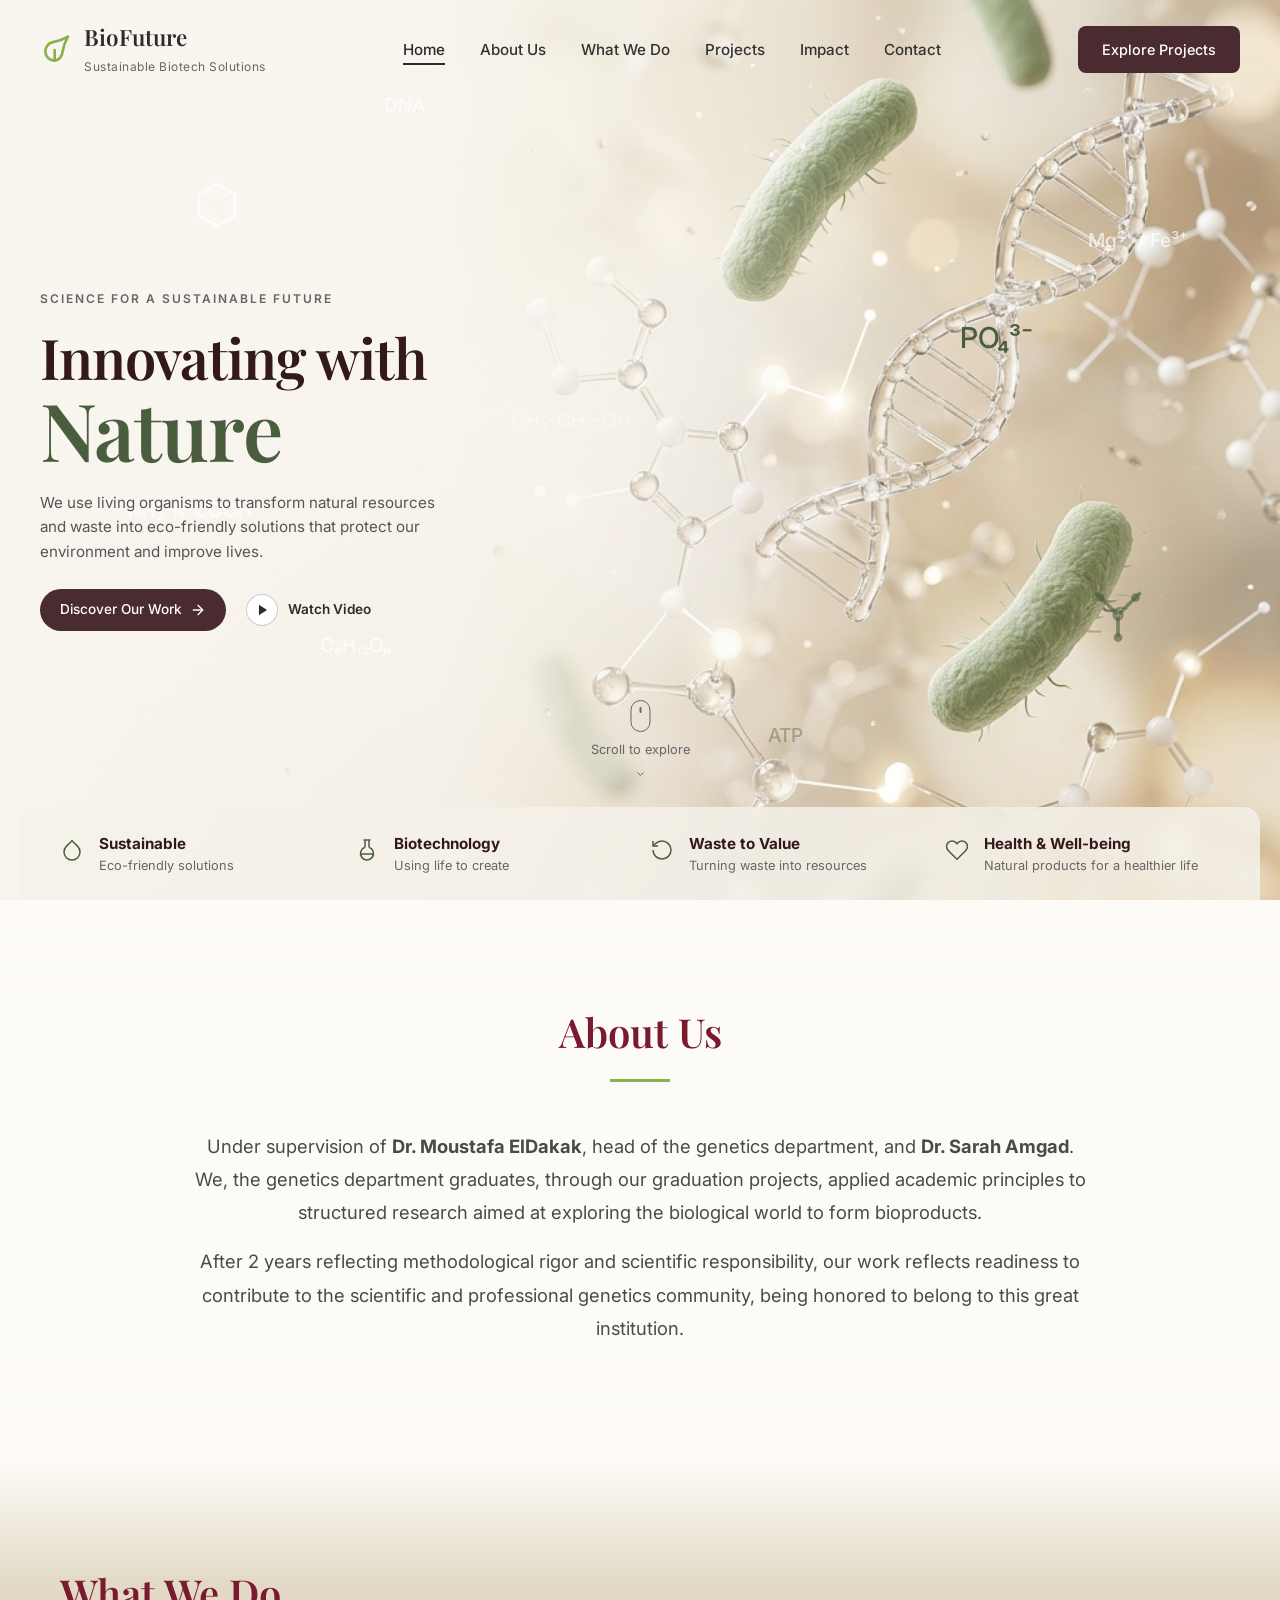
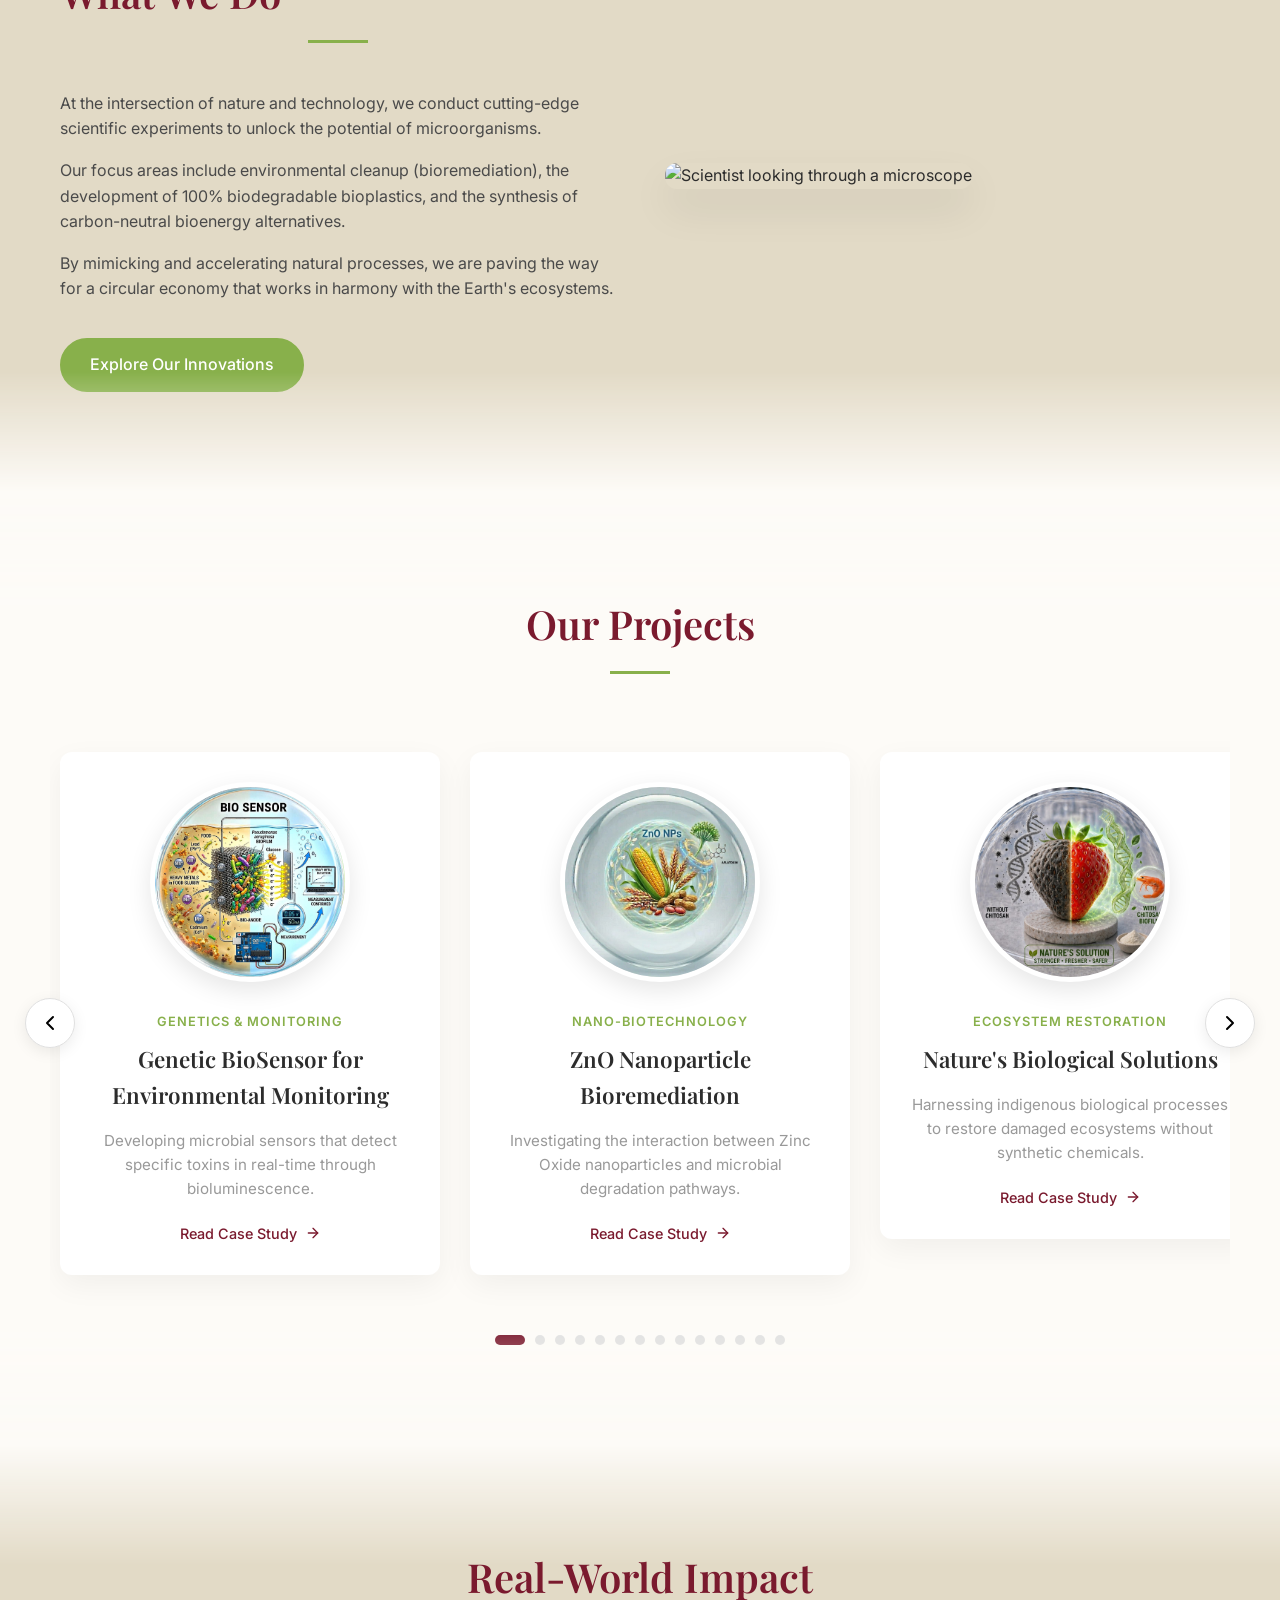
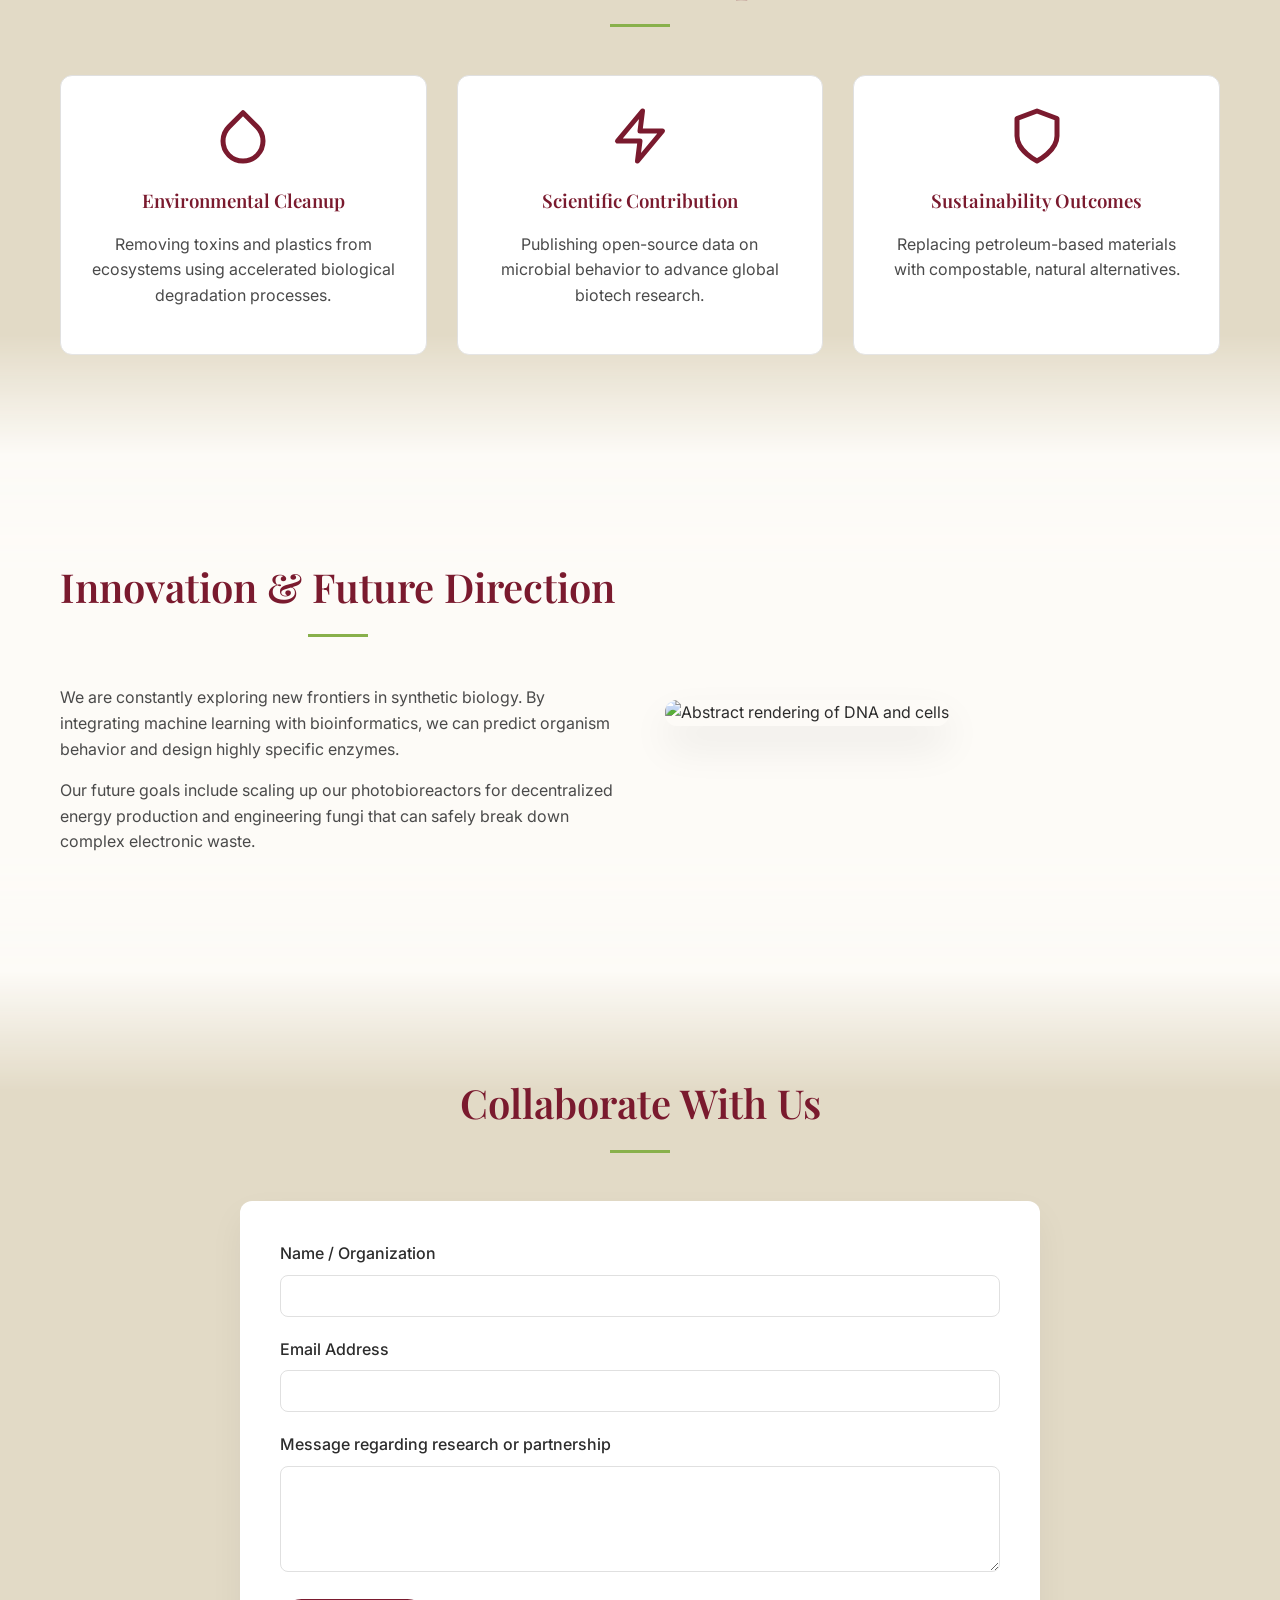
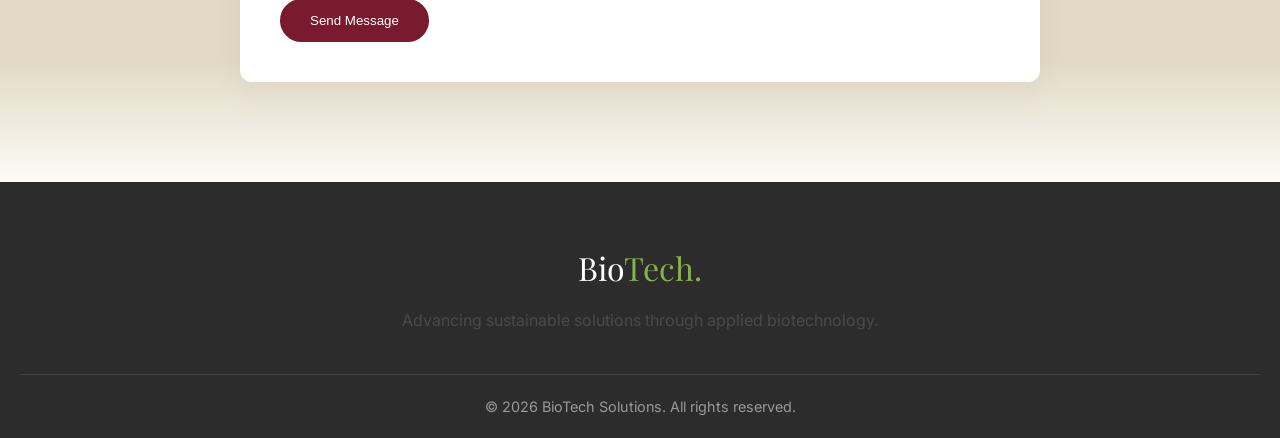
==== index.html @ c6e73db9 "Initial commit" ====
<!DOCTYPE html>
<html lang="en">
<head>
    <meta charset="UTF-8">
    <meta name="viewport" content="width=device-width, initial-scale=1.0">
    <title>BioTech Solutions | Sustainable Future</title>
    <meta name="description" content="A modern platform presenting research, experiments, and real-world bio-based solutions for a sustainable future.">
    <link rel="stylesheet" href="css/style.css">
</head>
<body>

    <!-- Navigation -->
    <nav class="navbar" id="navbar">
        <div class="nav-container">
            <a href="index.html" class="logo">
                <svg width="24" height="24" viewBox="0 0 24 24" fill="none" stroke="var(--accent-eco)" stroke-width="2" stroke-linecap="round" stroke-linejoin="round" class="logo-icon">
                    <path d="M11 20A7 7 0 0 1 9.8 6.1C15.5 5 17 4.4 21 2c-2.4 4-3 5.5-4.1 11.2A7 7 0 0 1 11 20z"></path>
                    <path d="M11 20V12"></path>
                </svg>
                <div class="logo-text">BioFuture<br><span>Sustainable Biotech Solutions</span></div>
            </a>
            <ul class="nav-links" id="navLinks">
                <li><a href="#home" class="active">Home</a></li>
                <li><a href="#about-us">About Us</a></li>
                <li><a href="#about">What We Do</a></li>
                <li><a href="#projects">Projects</a></li>
                <li><a href="#impact">Impact</a></li>
                <li><a href="#contact">Contact</a></li>
            </ul>
            <a href="#projects" class="btn nav-btn">Explore Projects</a>
            <button class="mobile-menu-btn" id="mobileMenuBtn">
                <svg xmlns="http://www.w3.org/2000/svg" width="24" height="24" viewBox="0 0 24 24" fill="none" stroke="currentColor" stroke-width="2" stroke-linecap="round" stroke-linejoin="round"><line x1="3" y1="12" x2="21" y2="12"></line><line x1="3" y1="6" x2="21" y2="6"></line><line x1="3" y1="18" x2="21" y2="18"></line></svg>
            </button>
        </div>
    </nav>

    <!-- Hero Section -->
    <section id="home" class="hero">
        <div class="hero-bg-image"></div>
        
        <!-- Animated Floating Elements -->
        <div class="floating-elements">
            <!-- Benzene Ring / Organic Structure -->
            <div class="molecule m1">
                <svg width="50" height="50" viewBox="0 0 24 24" fill="none" stroke="rgba(255,255,255,0.7)" stroke-width="1.5">
                    <path d="M12 2l8.66 5v10L12 22l-8.66-5V7L12 2z"/>
                    <path d="M12 5l6.06 3.5v7L12 19l-6.06-3.5v-7L12 5z" stroke-dasharray="2 2" opacity="0.5"/>
                </svg>
            </div>
            <!-- Branching Molecule -->
            <div class="molecule m2">
                <svg width="60" height="60" viewBox="0 0 24 24" fill="none" stroke="rgba(74, 93, 63, 0.6)" stroke-width="1.5">
                    <circle cx="12" cy="12" r="1.5" fill="currentColor"/>
                    <path d="M12 12l7-7M12 12l-7-7M12 12v9M19 5l2-2M5 5l-2-2"/>
                    <circle cx="19" cy="5" r="1"/><circle cx="5" cy="5" r="1"/><circle cx="12" cy="21" r="1"/>
                </svg>
            </div>
            <div class="molecule m3">PO₄³⁻</div>
            <div class="molecule m4">C₆H₁₂O₆</div>
            <div class="molecule m5">
                <svg width="40" height="40" viewBox="0 0 24 24" fill="none" stroke="rgba(255,255,255,0.5)" stroke-width="1">
                    <path d="M2 12l3-3 4 4 4-4 4 4 5-5"/>
                    <circle cx="2" cy="12" r="1" fill="currentColor"/><circle cx="21" cy="7" r="1" fill="currentColor"/>
                </svg>
            </div>
            <div class="molecule m6">NH₂-R-COOH</div>
            <div class="molecule m7">ATP</div>
            <div class="molecule m8">DNA</div>
            <div class="molecule m9">CH₃-CH₂-OH</div>
            <div class="molecule m10">Mg²⁺ / Fe³⁺</div>
        </div>

        <div class="hero-container">
            <div class="hero-content fade-in">
                <div class="subtitle">SCIENCE FOR A SUSTAINABLE FUTURE</div>
                <h1><span class="small-title">Innovating with</span><br><span class="highlight">Nature</span></h1>
                <p>We use living organisms to transform natural resources and waste into eco-friendly solutions that protect our environment and improve lives.</p>
                <div class="hero-cta">
                    <a href="#projects" class="btn btn-main">Discover Our Work <svg xmlns="http://www.w3.org/2000/svg" width="16" height="16" viewBox="0 0 24 24" fill="none" stroke="currentColor" stroke-width="2" stroke-linecap="round" stroke-linejoin="round" style="margin-left: 8px;"><line x1="5" y1="12" x2="19" y2="12"></line><polyline points="12 5 19 12 12 19"></polyline></svg></a>
                    <a href="#" class="btn-play">
                        <span class="play-icon"><svg xmlns="http://www.w3.org/2000/svg" width="14" height="14" viewBox="0 0 24 24" fill="currentColor" stroke="none" stroke-width="2" stroke-linecap="round" stroke-linejoin="round" style="margin-left: 2px;"><polygon points="5 3 19 12 5 21 5 3"></polygon></svg></span>
                        Watch Video
                    </a>
                </div>
            </div>
        </div>
        
        <div class="scroll-indicator">
            <div class="mouse"></div>
            <span>Scroll to explore</span>
            <svg width="12" height="12" viewBox="0 0 24 24" fill="none" stroke="currentColor" stroke-width="2"><polyline points="6 9 12 15 18 9"></polyline></svg>
        </div>

        <div class="hero-info-bar">
            <div class="info-item">
                <div class="icon"><svg xmlns="http://www.w3.org/2000/svg" width="24" height="24" viewBox="0 0 24 24" fill="none" stroke="currentColor" stroke-width="1.5"><path d="M12 2.69l5.66 5.66a8 8 0 1 1-11.31 0z"></path></svg></div>
                <div class="text">
                    <strong>Sustainable</strong>
                    <p>Eco-friendly solutions</p>
                </div>
            </div>
            <div class="info-item">
                <div class="icon"><svg xmlns="http://www.w3.org/2000/svg" width="24" height="24" viewBox="0 0 24 24" fill="none" stroke="currentColor" stroke-width="1.5"><path d="M10 2v7.31"></path><path d="M14 9.3V1.99"></path><path d="M8.5 2h7"></path><path d="M14 9.3a6.5 6.5 0 1 1-4 0"></path><path d="M5.52 16h12.96"></path></svg></div>
                <div class="text">
                    <strong>Biotechnology</strong>
                    <p>Using life to create</p>
                </div>
            </div>
            <div class="info-item">
                <div class="icon"><svg xmlns="http://www.w3.org/2000/svg" width="24" height="24" viewBox="0 0 24 24" fill="none" stroke="currentColor" stroke-width="1.5"><path d="M3 12a9 9 0 1 0 9-9 9.75 9.75 0 0 0-6.74 2.74L3 8"></path><path d="M3 3v5h5"></path></svg></div>
                <div class="text">
                    <strong>Waste to Value</strong>
                    <p>Turning waste into resources</p>
                </div>
            </div>
            <div class="info-item">
                <div class="icon"><svg xmlns="http://www.w3.org/2000/svg" width="24" height="24" viewBox="0 0 24 24" fill="none" stroke="currentColor" stroke-width="1.5"><path d="M20.84 4.61a5.5 5.5 0 0 0-7.78 0L12 5.67l-1.06-1.06a5.5 5.5 0 0 0-7.78 7.78l1.06 1.06L12 21.23l7.78-7.78 1.06-1.06a5.5 5.5 0 0 0 0-7.78z"></path></svg></div>
                <div class="text">
                    <strong>Health & Well-being</strong>
                    <p>Natural products for a healthier life</p>
                </div>
            </div>
        </div>
    </section>

    <!-- About Us Section -->
    <section id="about-us">
        <div class="container">
            <div class="fade-in">
                <h2 class="section-title">About Us</h2>
                <div style="max-width: 900px; margin: 0 auto; text-align: center; font-size: 1.15rem; line-height: 1.8; color: var(--text-dark);">
                    <p>Under supervision of <strong>Dr. Moustafa ElDakak</strong>, head of the genetics department, and <strong>Dr. Sarah Amgad</strong>. We, the genetics department graduates, through our graduation projects, applied academic principles to structured research aimed at exploring the biological world to form bioproducts.</p>
                    <p>After 2 years reflecting methodological rigor and scientific responsibility, our work reflects readiness to contribute to the scientific and professional genetics community, being honored to belong to this great institution.</p>
                </div>
            </div>
        </div>
    </section>

    <!-- What We Do Section -->
    <section id="about" class="section-bg-white">
        <div class="container">
            <div class="two-column">
                <div class="content fade-in">
                    <h2 class="section-title" style="text-align: left;">What We Do</h2>
                    <p>At the intersection of nature and technology, we conduct cutting-edge scientific experiments to unlock the potential of microorganisms.</p>
                    <p>Our focus areas include environmental cleanup (bioremediation), the development of 100% biodegradable bioplastics, and the synthesis of carbon-neutral bioenergy alternatives.</p>
                    <p>By mimicking and accelerating natural processes, we are paving the way for a circular economy that works in harmony with the Earth's ecosystems.</p>
                    <a href="#innovation" class="btn btn-eco" style="margin-top: 20px;">Explore Our Innovations</a>
                </div>
                <div class="image-wrapper fade-in">
                    <img src="https://images.unsplash.com/photo-1532094349884-543bc11b234d?auto=format&fit=crop&w=800&q=80" alt="Scientist looking through a microscope">
                </div>
            </div>
        </div>
    </section>

    <!-- Projects Section -->
    <section id="projects">
        <div class="container">
            <h2 class="section-title fade-in">Our Projects</h2>
            
            <div class="projects-slider-wrapper fade-in">
                <button class="slider-control prev-btn" id="prevBtn" aria-label="Previous Project">
                    <svg xmlns="http://www.w3.org/2000/svg" width="24" height="24" viewBox="0 0 24 24" fill="none" stroke="currentColor" stroke-width="2" stroke-linecap="round" stroke-linejoin="round"><polyline points="15 18 9 12 15 6"></polyline></svg>
                </button>
                
                <!-- Projects Container (Populated by JS) -->
                <div class="projects-grid slider-container" id="projectsGrid">
                    <!-- Cards will be injected here -->
                </div>
                
                <button class="slider-control next-btn" id="nextBtn" aria-label="Next Project">
                    <svg xmlns="http://www.w3.org/2000/svg" width="24" height="24" viewBox="0 0 24 24" fill="none" stroke="currentColor" stroke-width="2" stroke-linecap="round" stroke-linejoin="round"><polyline points="9 18 15 12 9 6"></polyline></svg>
                </button>
            </div>
            
            <div class="slider-dots" id="sliderDots"></div>
        </div>
    </section>

    <!-- Impact Section -->
    <section id="impact" class="section-bg-white">
        <div class="container">
            <h2 class="section-title fade-in">Real-World Impact</h2>
            
            <div class="features-grid fade-in">
                <div class="feature-card">
                    <div class="feature-icon">
                        <svg xmlns="http://www.w3.org/2000/svg" width="24" height="24" viewBox="0 0 24 24" fill="none" stroke="currentColor" stroke-width="2" stroke-linecap="round" stroke-linejoin="round"><path d="M12 2.69l5.66 5.66a8 8 0 1 1-11.31 0z"></path></svg>
                    </div>
                    <h3>Environmental Cleanup</h3>
                    <p>Removing toxins and plastics from ecosystems using accelerated biological degradation processes.</p>
                </div>
                
                <div class="feature-card">
                    <div class="feature-icon">
                        <svg xmlns="http://www.w3.org/2000/svg" width="24" height="24" viewBox="0 0 24 24" fill="none" stroke="currentColor" stroke-width="2" stroke-linecap="round" stroke-linejoin="round"><polygon points="13 2 3 14 12 14 11 22 21 10 12 10 13 2"></polygon></svg>
                    </div>
                    <h3>Scientific Contribution</h3>
                    <p>Publishing open-source data on microbial behavior to advance global biotech research.</p>
                </div>

                <div class="feature-card">
                    <div class="feature-icon">
                        <svg xmlns="http://www.w3.org/2000/svg" width="24" height="24" viewBox="0 0 24 24" fill="none" stroke="currentColor" stroke-width="2" stroke-linecap="round" stroke-linejoin="round"><path d="M12 22s8-4 8-10V5l-8-3-8 3v7c0 6 8 10 8 10z"></path></svg>
                    </div>
                    <h3>Sustainability Outcomes</h3>
                    <p>Replacing petroleum-based materials with compostable, natural alternatives.</p>
                </div>
            </div>
        </div>
    </section>

    <!-- Innovation Section -->
    <section id="innovation">
        <div class="container">
            <div class="two-column reverse">
                <div class="content fade-in">
                    <h2 class="section-title" style="text-align: left;">Innovation & Future Direction</h2>
                    <p>We are constantly exploring new frontiers in synthetic biology. By integrating machine learning with bioinformatics, we can predict organism behavior and design highly specific enzymes.</p>
                    <p>Our future goals include scaling up our photobioreactors for decentralized energy production and engineering fungi that can safely break down complex electronic waste.</p>
                </div>
                <div class="image-wrapper fade-in">
                    <img src="https://images.unsplash.com/photo-1574169208507-84376144848b?auto=format&fit=crop&w=800&q=80" alt="Abstract rendering of DNA and cells">
                </div>
            </div>
        </div>
    </section>

    <!-- Contact Section -->
    <section id="contact" class="section-bg-white">
        <div class="container">
            <h2 class="section-title fade-in">Collaborate With Us</h2>
            
            <div class="contact-container fade-in">
                <form id="contactForm">
                    <div class="form-group">
                        <label for="name">Name / Organization</label>
                        <input type="text" id="name" required>
                    </div>
                    <div class="form-group">
                        <label for="email">Email Address</label>
                        <input type="email" id="email" required>
                    </div>
                    <div class="form-group">
                        <label for="message">Message regarding research or partnership</label>
                        <textarea id="message" rows="5" required></textarea>
                    </div>
                    <button type="submit" class="btn">Send Message</button>
                </form>
            </div>
        </div>
    </section>

    <!-- Footer -->
    <footer>
        <div class="footer-content">
            <div class="footer-logo">Bio<span>Tech.</span></div>
            <p>Advancing sustainable solutions through applied biotechnology.</p>
        </div>
        <div class="footer-bottom">
            &copy; 2026 BioTech Solutions. All rights reserved.
        </div>
    </footer>

    <!-- Scripts -->
    <script src="js/projects-data.js"></script>
    <script src="js/main.js"></script>
    <script src="js/project-loader.js"></script>
</body>
</html>
---- css/style.css ----
@import url('https://fonts.googleapis.com/css2?family=Inter:wght@300;400;500;600&family=Playfair+Display:ital,wght@0,600;1,600&display=swap');

:root {
  /* Color Palette */
  --bg-main: #FDFBF7; /* Ultra Light White Beige */
  --accent-main: #7A1A2E; /* Burgundy / Nabiti */
  --accent-eco: #88B04B; /* Light green */
  --text-dark: #2C2C2C;
  --text-light: #F9F6F0;
  --white: #FFFFFF;
  --gray-light: #E0E0E0;
  --gray-medium: #999999;
  
  /* Typography */
  --font-sans: 'Inter', sans-serif;
  --font-serif: 'Playfair Display', serif;
  
  /* Spacing */
  --section-padding: 100px 20px;
  --card-border-radius: 12px;
  
  /* Transitions */
  --transition-fast: 0.3s ease;
  --transition-slow: 0.6s ease;
}

/* Reset & Base Styles */
* {
  margin: 0;
  padding: 0;
  box-sizing: border-box;
}

html {
  scroll-behavior: smooth;
}

body {
  font-family: var(--font-sans);
  background-color: var(--bg-main);
  color: var(--text-dark);
  line-height: 1.6;
  overflow-x: hidden;
}

h1, h2, h3, h4, h5, h6 {
  font-family: var(--font-serif);
  color: var(--accent-main);
  margin-bottom: 1rem;
  font-weight: 600;
}

p {
  margin-bottom: 1rem;
  color: #4a4a4a;
}

a {
  text-decoration: none;
  color: inherit;
  transition: var(--transition-fast);
}

ul {
  list-style: none;
}

.container {
  max-width: 1200px;
  margin: 0 auto;
  padding: 0 20px;
}

/* Typography Classes */
.section-title {
  font-size: 2.5rem;
  text-align: center;
  margin-bottom: 3rem;
  position: relative;
}

.section-title::after {
  content: '';
  display: block;
  width: 60px;
  height: 3px;
  background-color: var(--accent-eco);
  margin: 15px auto 0;
}

/* Buttons */
.btn {
  display: inline-block;
  padding: 12px 28px;
  background-color: var(--accent-main);
  color: var(--white);
  border-radius: 30px;
  font-weight: 500;
  border: 2px solid var(--accent-main);
  cursor: pointer;
  transition: var(--transition-fast);
}

.btn:hover {
  background-color: transparent;
  color: var(--accent-main);
}

.btn-eco {
  background-color: var(--accent-eco);
  border-color: var(--accent-eco);
}

.btn-eco:hover {
  background-color: transparent;
  color: var(--accent-eco);
}

.btn-outline {
  background-color: transparent;
  border-color: var(--accent-main);
  color: var(--accent-main);
}

.btn-outline:hover {
  background-color: var(--accent-main);
  color: var(--white);
}

/* Navigation */
.navbar {
  position: fixed;
  top: 0;
  left: 0;
  width: 100%;
  padding: 25px 0;
  z-index: 1000;
  transition: var(--transition-fast);
  background-color: transparent;
}

.navbar.scrolled {
  background-color: rgba(249, 246, 240, 0.95);
  backdrop-filter: blur(10px);
  box-shadow: 0 4px 20px rgba(0,0,0,0.05);
  padding: 15px 0;
}

.nav-container {
  display: flex;
  justify-content: space-between;
  align-items: center;
  max-width: 1400px;
  margin: 0 auto;
  padding: 0 40px;
}

.logo {
  display: flex;
  align-items: center;
  gap: 12px;
}

.logo-icon {
  width: 32px;
  height: 32px;
}

.logo-text {
  font-family: var(--font-serif);
  font-size: 1.4rem;
  color: var(--text-dark);
  font-weight: 600;
  line-height: 1.1;
}

.logo-text span {
  font-family: var(--font-sans);
  font-size: 0.75rem;
  color: #666;
  font-weight: 400;
  letter-spacing: 0.5px;
}

.nav-links {
  display: flex;
  gap: 35px;
}

.nav-links li a {
  font-size: 0.95rem;
  font-weight: 500;
  color: #333;
  position: relative;
}

.nav-links li a:hover, .nav-links li a.active {
  color: var(--text-dark);
}

.nav-links li a.active::after {
  content: '';
  position: absolute;
  bottom: -6px;
  left: 0;
  width: 100%;
  height: 2px;
  background-color: var(--text-dark);
}

.nav-btn {
  background-color: #4a2b2f; /* Dark burgundy */
  border-radius: 8px;
  padding: 12px 24px;
  font-size: 0.9rem;
  border: none;
  color: white;
}

.nav-btn:hover {
  background-color: #351e21;
  color: white;
}

.mobile-menu-btn {
  display: none;
  background: none;
  border: none;
  font-size: 1.5rem;
  cursor: pointer;
  color: var(--text-dark);
}

/* Hero Section */
.hero {
  position: sticky;
  top: 0;
  min-height: 100vh;
  display: flex;
  align-items: center;
  padding: 100px 40px 80px; /* Reduced padding to fit screen */
  overflow: hidden;
  z-index: 1;
}

section:not(.hero) {
  position: relative;
  z-index: 10;
  background-color: var(--bg-main);
  /* Soft transition/fade between sections - Top and Bottom */
  mask-image: linear-gradient(to bottom, transparent, black 120px, black calc(100% - 120px), transparent);
  -webkit-mask-image: linear-gradient(to bottom, transparent, black 120px, black calc(100% - 120px), transparent);
}

footer {
  position: relative;
  z-index: 10;
}



.hero-bg-image {
  position: absolute;
  top: 0;
  left: 0;
  width: 100%;
  height: 100%;
  background-image: url('../assets/images/hero_bg.png');
  background-size: cover;
  background-position: center right;
  z-index: 1;
  animation: bgPan 30s infinite alternate ease-in-out;
}

@keyframes bgPan {
  0% { transform: scale(1.05) translate(0, 0); }
  100% { transform: scale(1.1) translate(-2%, 1%); }
}

.hero::after {
  content: '';
  position: absolute;
  top: 0;
  left: 0;
  width: 100%;
  height: 100%;
  background: linear-gradient(90deg, rgba(249,246,240,0.95) 0%, rgba(249,246,240,0.8) 35%, rgba(249,246,240,0) 70%);
  z-index: 2;
}

.hero-container {
  position: relative;
  z-index: 10;
  max-width: 1400px;
  margin: 0 auto;
  width: 100%;
}

.hero-content {
  max-width: 550px;
  text-align: left;
}

.subtitle {
  font-size: 0.75rem;
  letter-spacing: 2px;
  text-transform: uppercase;
  font-weight: 600;
  color: #666;
  margin-bottom: 20px;
}

.hero h1 {
  line-height: 1.05;
  margin-bottom: 20px;
  color: #33181c; /* Very dark burgundy */
  font-family: var(--font-serif);
  font-weight: 600;
  letter-spacing: -1px;
}

.hero h1 .small-title {
  font-size: 3.5rem;
}

.hero h1 .highlight {
  font-size: 5rem;
  color: #4a5d3f; /* Deep nature green */
}

.hero p {
  font-size: 0.95rem;
  margin-bottom: 25px;
  color: #555;
  font-weight: 400;
  line-height: 1.6;
  max-width: 420px;
}

.hero-cta {
  display: flex;
  gap: 20px;
  align-items: center;
  justify-content: flex-start;
}

.btn-main {
  background-color: #4a2b2f;
  color: white;
  border-radius: 30px;
  padding: 10px 20px;
  font-size: 0.85rem;
  font-weight: 500;
  display: inline-flex;
  align-items: center;
  border: none;
}

.btn-main:hover {
  background-color: #351e21;
  color: white;
}

.btn-play {
  display: inline-flex;
  align-items: center;
  gap: 10px;
  font-weight: 600;
  font-size: 0.85rem;
  color: var(--text-dark);
}

.play-icon {
  width: 32px;
  height: 32px;
  border-radius: 50%;
  border: 1px solid rgba(0,0,0,0.2);
  background-color: white;
  display: flex;
  align-items: center;
  justify-content: center;
  transition: var(--transition-fast);
}

.btn-play:hover .play-icon {
  background-color: #fff;
  border-color: #fff;
  box-shadow: 0 4px 10px rgba(0,0,0,0.1);
}

.scroll-indicator {
  position: absolute;
  bottom: 120px;
  left: 50%;
  transform: translateX(-50%);
  z-index: 10;
  display: flex;
  flex-direction: column;
  align-items: center;
  gap: 8px;
  font-size: 0.8rem;
  color: #666;
  opacity: 0.8;
}

.scroll-indicator .mouse {
  width: 20px;
  height: 32px;
  border: 1.5px solid #666;
  border-radius: 10px;
  position: relative;
}

.scroll-indicator .mouse::before {
  content: '';
  position: absolute;
  top: 6px;
  left: 50%;
  transform: translateX(-50%);
  width: 2px;
  height: 6px;
  background-color: #666;
  border-radius: 2px;
  animation: scroll 2s infinite;
}

@keyframes scroll {
  0% { transform: translate(-50%, 0); opacity: 1; }
  100% { transform: translate(-50%, 8px); opacity: 0; }
}

.hero-info-bar {
  position: absolute;
  bottom: 0;
  left: 50%;
  transform: translateX(-50%);
  width: calc(100% - 40px);
  max-width: 1400px;
  background: rgba(245, 241, 233, 0.85);
  backdrop-filter: blur(10px);
  border-radius: 16px 16px 0 0;
  padding: 25px 40px;
  display: grid;
  grid-template-columns: repeat(4, 1fr);
  gap: 20px;
  z-index: 5;
  opacity: 0;
  animation: infoBarFade 0.8s 0.3s forwards ease-out;
  transition: opacity 0.4s ease, visibility 0.4s ease;
}

body.scrolled .hero-info-bar,
body.scrolled .scroll-indicator {
  opacity: 0 !important;
  visibility: hidden;
  pointer-events: none;
  display: none !important;
}

@keyframes infoBarFade {
  0% { transform: translate(-50%, 30px); opacity: 0; }
  100% { transform: translate(-50%, 0); opacity: 1; }
}

.info-item {
  display: flex;
  align-items: center;
  gap: 15px;
}

.info-item .icon {
  color: #4a5d3f;
}

.info-item .text strong {
  display: block;
  font-size: 0.95rem;
  color: #33181c;
  margin-bottom: 2px;
}

.info-item .text p {
  margin: 0;
  font-size: 0.8rem;
  color: #666;
  line-height: 1.3;
}

/* Sections Common */
section {
  padding: var(--section-padding);
}

section.section-bg-white {
  background-color: #e2dac6 !important;
}

/* Two Column Layout */
.two-column {
  display: grid;
  grid-template-columns: 1fr 1fr;
  gap: 50px;
  align-items: center;
}

.two-column.reverse img {
  order: -1;
}

.image-wrapper img {
  width: 100%;
  border-radius: var(--card-border-radius);
  box-shadow: 0 20px 40px rgba(0,0,0,0.08);
}

/* Projects Section - Slider */
.projects-slider-wrapper {
  position: relative;
  display: flex;
  align-items: center;
  margin: 0 -10px;
}

.slider-container {
  display: flex !important; /* Force flex for slider */
  grid-template-columns: none !important; /* Override grid */
  overflow-x: auto;
  scroll-behavior: smooth;
  gap: 30px;
  padding: 30px 10px 50px;
  scrollbar-width: none;
  -ms-overflow-style: none;
  width: 100%;
}

.slider-container::-webkit-scrollbar {
  display: none;
}

.slider-container .project-card {
  min-width: 380px;
  max-width: 380px;
  flex: 0 0 auto;
}

.slider-control {
  background: var(--white);
  border: 1px solid var(--gray-light);
  width: 50px;
  height: 50px;
  border-radius: 50%;
  display: flex;
  align-items: center;
  justify-content: center;
  cursor: pointer;
  transition: var(--transition-fast);
  z-index: 10;
  box-shadow: 0 4px 15px rgba(0,0,0,0.08);
  position: absolute;
  top: 50%;
  transform: translateY(-50%);
}

.prev-btn { left: -25px; }
.next-btn { right: -25px; }

.slider-control:hover {
  background: var(--accent-main);
  color: var(--white);
  border-color: var(--accent-main);
  transform: translateY(-50%) scale(1.1);
}

.slider-dots {
  display: flex;
  justify-content: center;
  gap: 10px;
  margin-top: 10px;
}

.dot {
  width: 10px;
  height: 10px;
  border-radius: 50%;
  background: var(--gray-light);
  cursor: pointer;
  transition: all var(--transition-fast);
}

.dot.active {
  background: var(--accent-main);
  width: 30px;
  border-radius: 5px;
}

.project-card {
  background-color: var(--white);
  border-radius: var(--card-border-radius);
  overflow: hidden;
  box-shadow: 0 10px 30px rgba(0,0,0,0.05);
  transition: transform var(--transition-fast), box-shadow var(--transition-fast);
  cursor: pointer;
  display: flex;
  flex-direction: column;
  height: 100%;
}

.project-card:hover {
  transform: translateY(-10px);
  box-shadow: 0 20px 40px rgba(0,0,0,0.1);
}

.project-image {
  height: 200px;
  width: 200px;
  margin: 30px auto 10px;
  border-radius: 50%;
  background-color: var(--gray-light);
  overflow: hidden;
  border: 5px solid var(--white);
  box-shadow: 0 8px 25px rgba(0,0,0,0.1);
}

.project-image img {
  width: 100%;
  height: 100%;
  object-fit: cover;
  transition: transform var(--transition-slow);
}

.project-card:hover .project-image img {
  transform: scale(1.1);
}

.project-content {
  padding: 20px 25px 30px;
  display: flex;
  flex-direction: column;
  align-items: center;
  text-align: center;
  flex-grow: 1;
}

.project-category {
  font-size: 0.8rem;
  text-transform: uppercase;
  letter-spacing: 1px;
  color: var(--accent-eco);
  margin-bottom: 10px;
  font-weight: 600;
}

.project-title {
  font-size: 1.4rem;
  margin-bottom: 15px;
  color: var(--text-dark);
}

.project-desc {
  font-size: 0.95rem;
  color: var(--gray-medium);
  margin-bottom: 20px;
  flex-grow: 1;
}

.project-link {
  display: inline-flex;
  align-items: center;
  gap: 8px;
  color: var(--accent-main);
  font-weight: 500;
  font-size: 0.9rem;
}

.project-link svg {
  width: 16px;
  height: 16px;
  transition: transform var(--transition-fast);
}

.project-card:hover .project-link svg {
  transform: translateX(5px);
}

/* Impact & Innovation (Cards) */
.features-grid {
  display: grid;
  grid-template-columns: repeat(auto-fit, minmax(250px, 1fr));
  gap: 30px;
}

.feature-card {
  padding: 30px;
  background-color: var(--white);
  border-radius: var(--card-border-radius);
  text-align: center;
  border: 1px solid var(--gray-light);
  transition: var(--transition-fast);
}

.feature-card:hover {
  border-color: var(--accent-eco);
  box-shadow: 0 10px 20px rgba(136, 176, 75, 0.1);
}

.feature-icon {
  width: 60px;
  height: 60px;
  margin: 0 auto 20px;
  color: var(--accent-main);
  display: flex;
  align-items: center;
  justify-content: center;
}

.feature-icon svg {
  width: 100%;
  height: 100%;
}

/* Contact */
.contact-container {
  max-width: 800px;
  margin: 0 auto;
  background: var(--white);
  padding: 40px;
  border-radius: var(--card-border-radius);
  box-shadow: 0 15px 35px rgba(0,0,0,0.05);
}

.form-group {
  margin-bottom: 20px;
}

.form-group label {
  display: block;
  margin-bottom: 8px;
  font-weight: 500;
}

.form-group input,
.form-group textarea {
  width: 100%;
  padding: 12px 15px;
  border: 1px solid var(--gray-light);
  border-radius: 8px;
  font-family: var(--font-sans);
  transition: border-color var(--transition-fast);
}

.form-group input:focus,
.form-group textarea:focus {
  outline: none;
  border-color: var(--accent-main);
}

/* Footer */
footer {
  background-color: var(--text-dark);
  color: var(--white);
  padding: 60px 20px 20px;
  text-align: center;
}

.footer-content {
  max-width: 1200px;
  margin: 0 auto;
  margin-bottom: 40px;
}

.footer-logo {
  font-family: var(--font-serif);
  font-size: 2rem;
  color: var(--white);
  margin-bottom: 15px;
}

.footer-logo span {
  color: var(--accent-eco);
}

.footer-bottom {
  border-top: 1px solid rgba(255,255,255,0.1);
  padding-top: 20px;
  font-size: 0.9rem;
  color: var(--gray-medium);
}

/* Project Details Page */
.project-header {
  padding: 150px 20px 80px;
  background-color: var(--bg-main);
  text-align: center;
}

.project-header .category {
  color: var(--accent-eco);
  font-weight: 600;
  letter-spacing: 2px;
  text-transform: uppercase;
  margin-bottom: 10px;
  display: inline-block;
}

.project-header h1 {
  font-size: 3.5rem;
  max-width: 900px;
  margin: 0 auto 20px;
}

.project-body {
  max-width: 800px;
  margin: 0 auto;
  padding: 60px 20px;
}

.content-block {
  margin-bottom: 50px;
}

.content-block h2 {
  font-size: 2rem;
  border-bottom: 1px solid var(--gray-light);
  padding-bottom: 15px;
  margin-bottom: 20px;
}

.content-block p {
  font-size: 1.1rem;
}

.project-gallery {
  display: grid;
  grid-template-columns: 1fr 1fr;
  gap: 20px;
  margin-top: 40px;
}

.project-gallery img {
  width: 100%;
  border-radius: var(--card-border-radius);
  height: 300px;
  object-fit: cover;
}

.pdf-download {
  display: flex;
  align-items: center;
  gap: 15px;
  padding: 20px;
  background-color: var(--white);
  border: 1px solid var(--gray-light);
  border-radius: var(--card-border-radius);
  margin-top: 40px;
}

/* Utilities */
.fade-in {
  opacity: 0;
  transform: translateY(30px);
  transition: opacity 0.8s ease, transform 0.8s ease;
}

.fade-in.visible {
  opacity: 1;
  transform: translateY(0);
}

/* Responsive */
@media (max-width: 1200px) {
  .hero-info-bar {
    grid-template-columns: repeat(4, 1fr);
    width: 100%;
    background: transparent;
    backdrop-filter: none;
    border: none;
    padding: 10px 5px;
    gap: 10px;
    bottom: 20px;
    justify-items: center;
  }
  
  .info-item {
    flex-direction: column;
    background: rgba(245, 241, 233, 0.98);
    width: 100px;
    height: 100px;
    border-radius: 50%;
    justify-content: center;
    align-items: center;
    padding: 2px;
    text-align: center;
    margin: 0;
    box-shadow: 0 5px 15px rgba(0,0,0,0.1);
    gap: 0; /* Remove gap */
  }

  .info-item .icon { 
    margin-bottom: -2px; /* Tighten space */
    transform: scale(0.8); 
    height: auto;
    display: flex;
    align-items: center;
  }

  .info-item .text { 
    width: 100%; 
    padding: 0 5px; 
    margin-top: 0;
  }

  .info-item .text strong { 
    font-size: 0.65rem; 
    line-height: 1.1; 
    display: block;
    word-wrap: break-word;
    overflow-wrap: break-word;
    white-space: normal;
    color: var(--text-dark);
    max-width: 85px;
    margin: 0 auto;
  }
  .info-item .text p { display: none; }

  .hero {
    padding-bottom: 140px; 
  }
}

@media (max-width: 992px) {
  .hero h1 { font-size: 3.5rem; }
  .two-column { grid-template-columns: 1fr; }
  .two-column.reverse img { order: 0; }
  .nav-btn { display: none; } /* Hide extra nav button on tablet */
}

@media (max-width: 768px) {
  .nav-links {
    position: fixed;
    top: 0;
    right: -100%;
    width: 250px;
    height: 100vh;
    background-color: var(--white);
    flex-direction: column;
    padding: 80px 30px;
    box-shadow: -5px 0 15px rgba(0,0,0,0.05);
    transition: right var(--transition-fast);
  }
  
  .nav-links.active {
    right: 0;
  }
  
  .mobile-menu-btn {
    display: block;
    z-index: 1001;
  }
  
  .hero {
    position: -webkit-sticky;
    position: sticky; /* Re-enable sticky for reveal effect */
    top: 0;
    z-index: 1;
    padding-bottom: 120px;
    padding-top: 80px;
    min-height: 100vh;
    background-color: var(--white); /* Ensure background is solid */
  }

  section:not(.hero) {
    position: relative;
    z-index: 10;
  }
  
  .hero h1 { font-size: 2.5rem; }
  .hero p { font-size: 1rem; margin-bottom: 25px; }
  .hero-cta { flex-direction: column; align-items: flex-start; gap: 15px; }
  
  .hero-info-bar {
    grid-template-columns: repeat(2, 1fr);
    width: 100%;
    padding: 5px;
    gap: 15px;
    bottom: 20px;
    justify-items: center;
  }
  
  .info-item {
    width: 80px;
    height: 80px;
    padding: 2px;
  }

  .info-item .icon { transform: scale(0.8); margin-bottom: 0; }
  .info-item .text strong { font-size: 0.6rem; }
  
  .scroll-indicator {
    display: none; /* Hide scroll indicator on mobile to save space */
  }

  .project-header h1 { font-size: 2.5rem; }
  .project-gallery { grid-template-columns: 1fr; }
}

/* Floating Elements Animation */
.floating-elements {
  position: absolute;
  top: 0;
  left: 0;
  width: 100%;
  height: 100%;
  pointer-events: none;
  z-index: 5;
  overflow: hidden;
}

.molecule {
  position: absolute;
  font-family: var(--font-sans);
  color: rgba(255, 255, 255, 0.7);
  font-size: 1.2rem;
  font-weight: 500;
  animation: floatRandom 15s infinite ease-in-out alternate;
}

.m1 { top: 20%; left: 15%; animation-duration: 25s; }
.m2 { top: 65%; left: 85%; animation-duration: 30s; animation-delay: -5s; }
.m3 { top: 35%; left: 75%; animation-duration: 22s; font-size: 1.8rem; color: #4a5d3f; }
.m4 { top: 70%; left: 25%; animation-duration: 28s; animation-delay: -10s; }
.m5 { top: 15%; left: 60%; animation-duration: 18s; animation-delay: -2s; }
.m6 { top: 55%; left: 10%; animation-duration: 35s; animation-delay: -15s; }
.m7 { top: 80%; left: 60%; animation-duration: 26s; animation-delay: -8s; color: rgba(74, 93, 63, 0.4); }
.m8 { top: 10%; left: 30%; animation-duration: 20s; animation-delay: -3s; }
.m9 { top: 45%; left: 40%; animation-duration: 32s; animation-delay: -12s; opacity: 0.5; }
.m10 { top: 25%; left: 85%; animation-duration: 24s; animation-delay: -6s; }

@keyframes floatRandom {
  0% { transform: translate(0, 0) rotate(0deg) scale(1); }
  33% { transform: translate(20px, -30px) rotate(15deg) scale(1.1); }
  66% { transform: translate(-15px, 20px) rotate(-10deg) scale(0.9); }
  100% { transform: translate(10px, 35px) rotate(5deg) scale(1); }
}
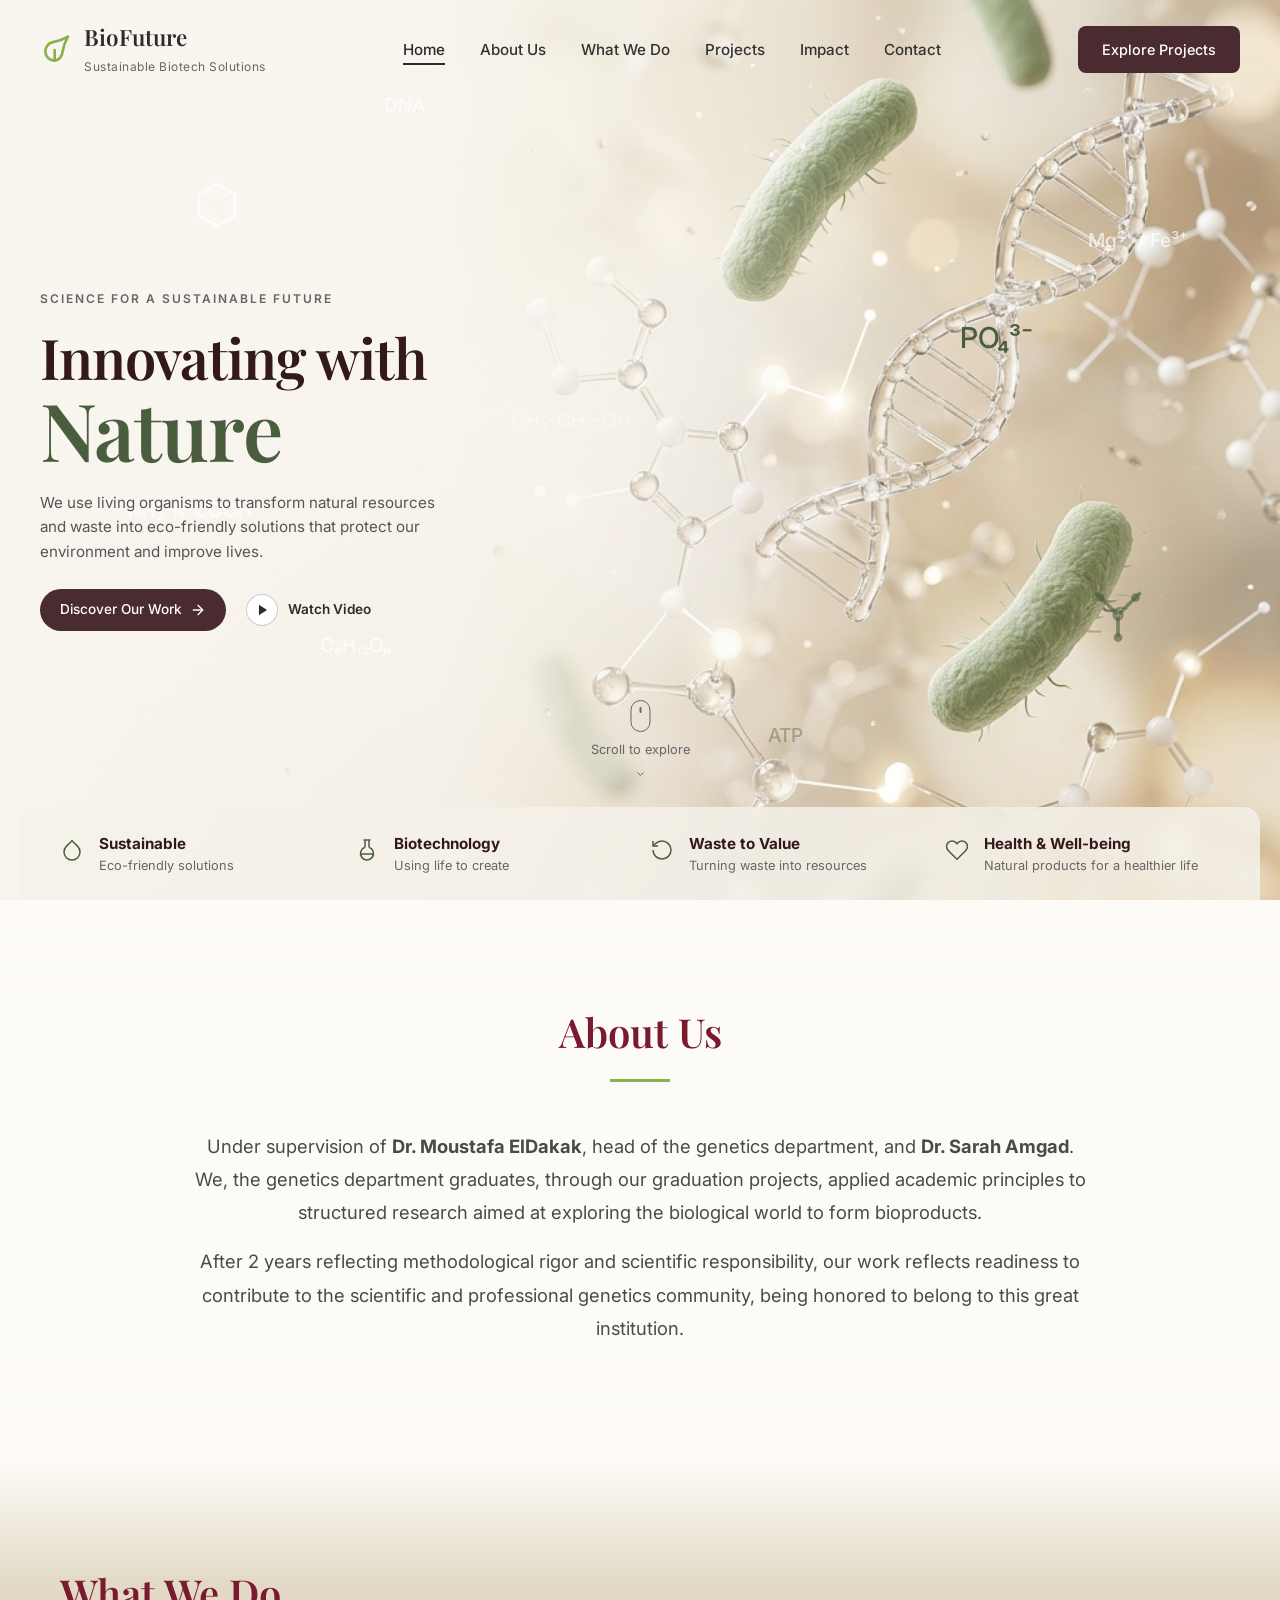
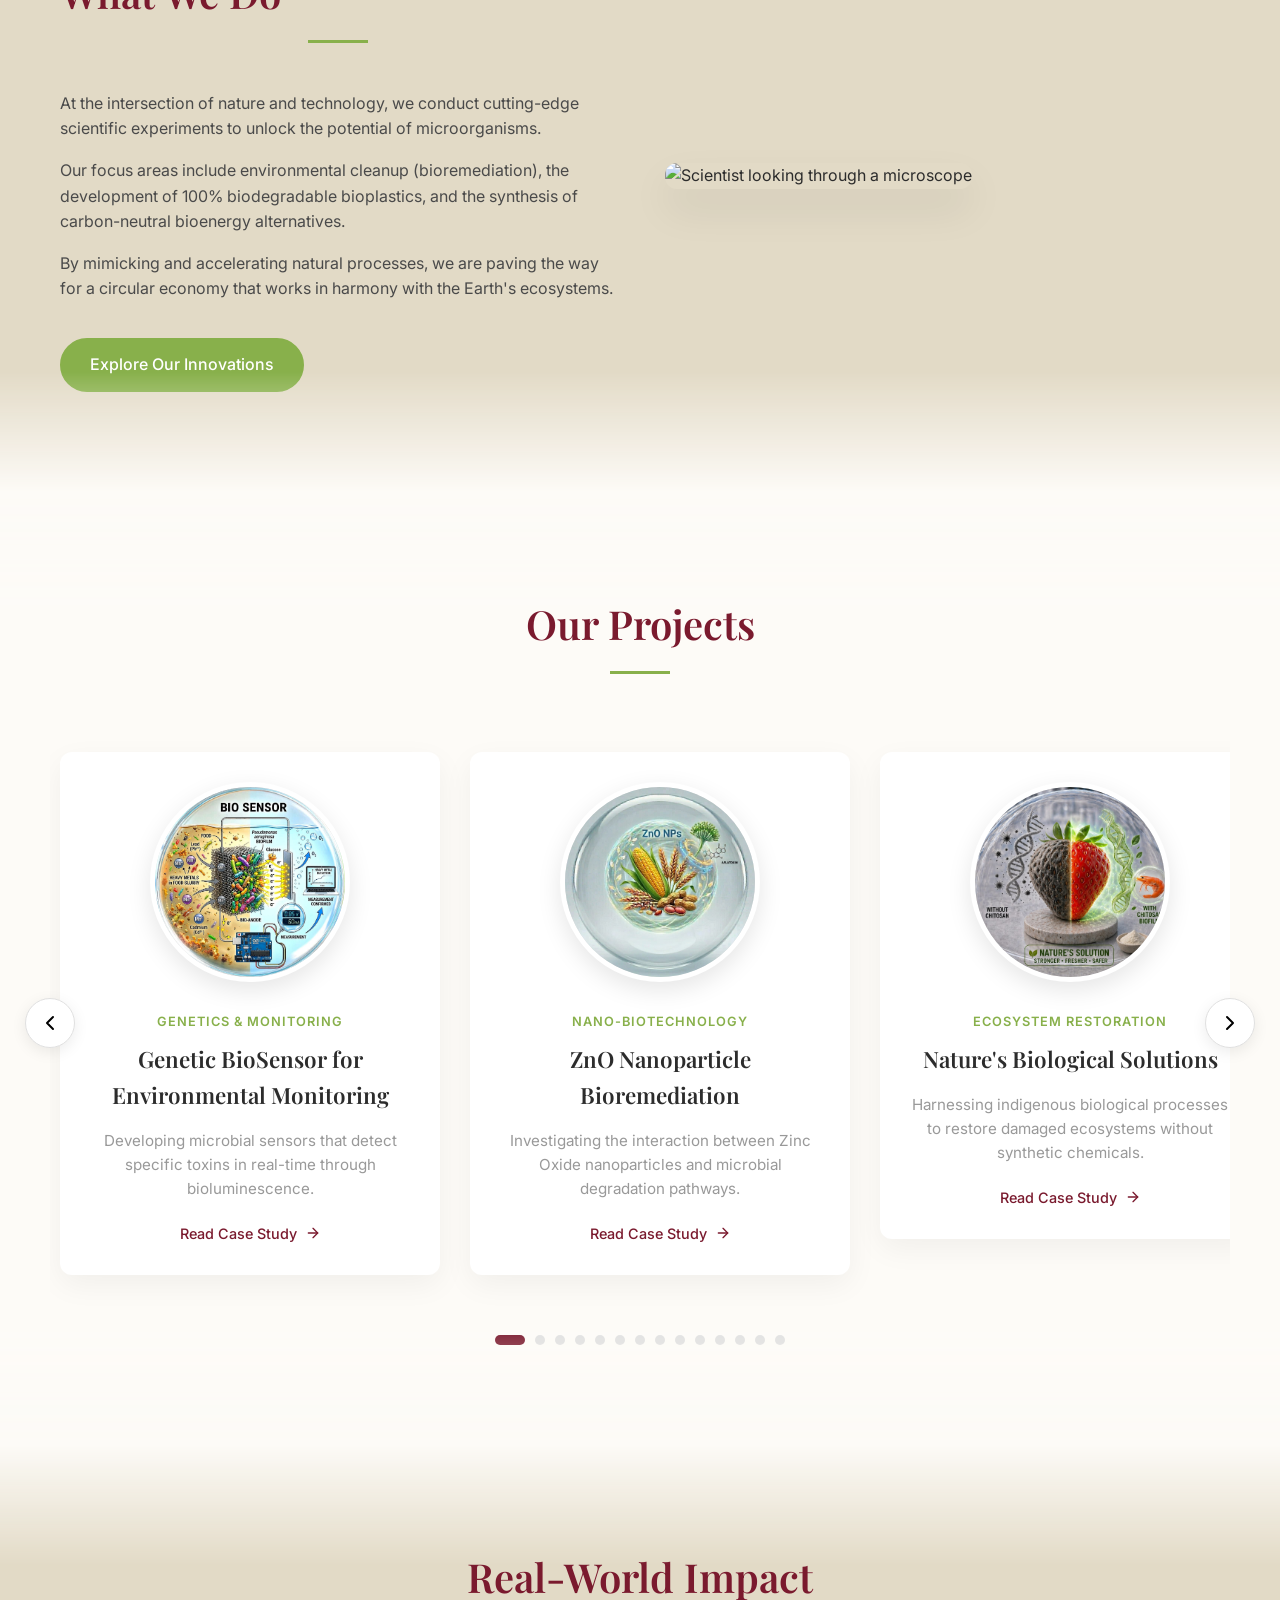
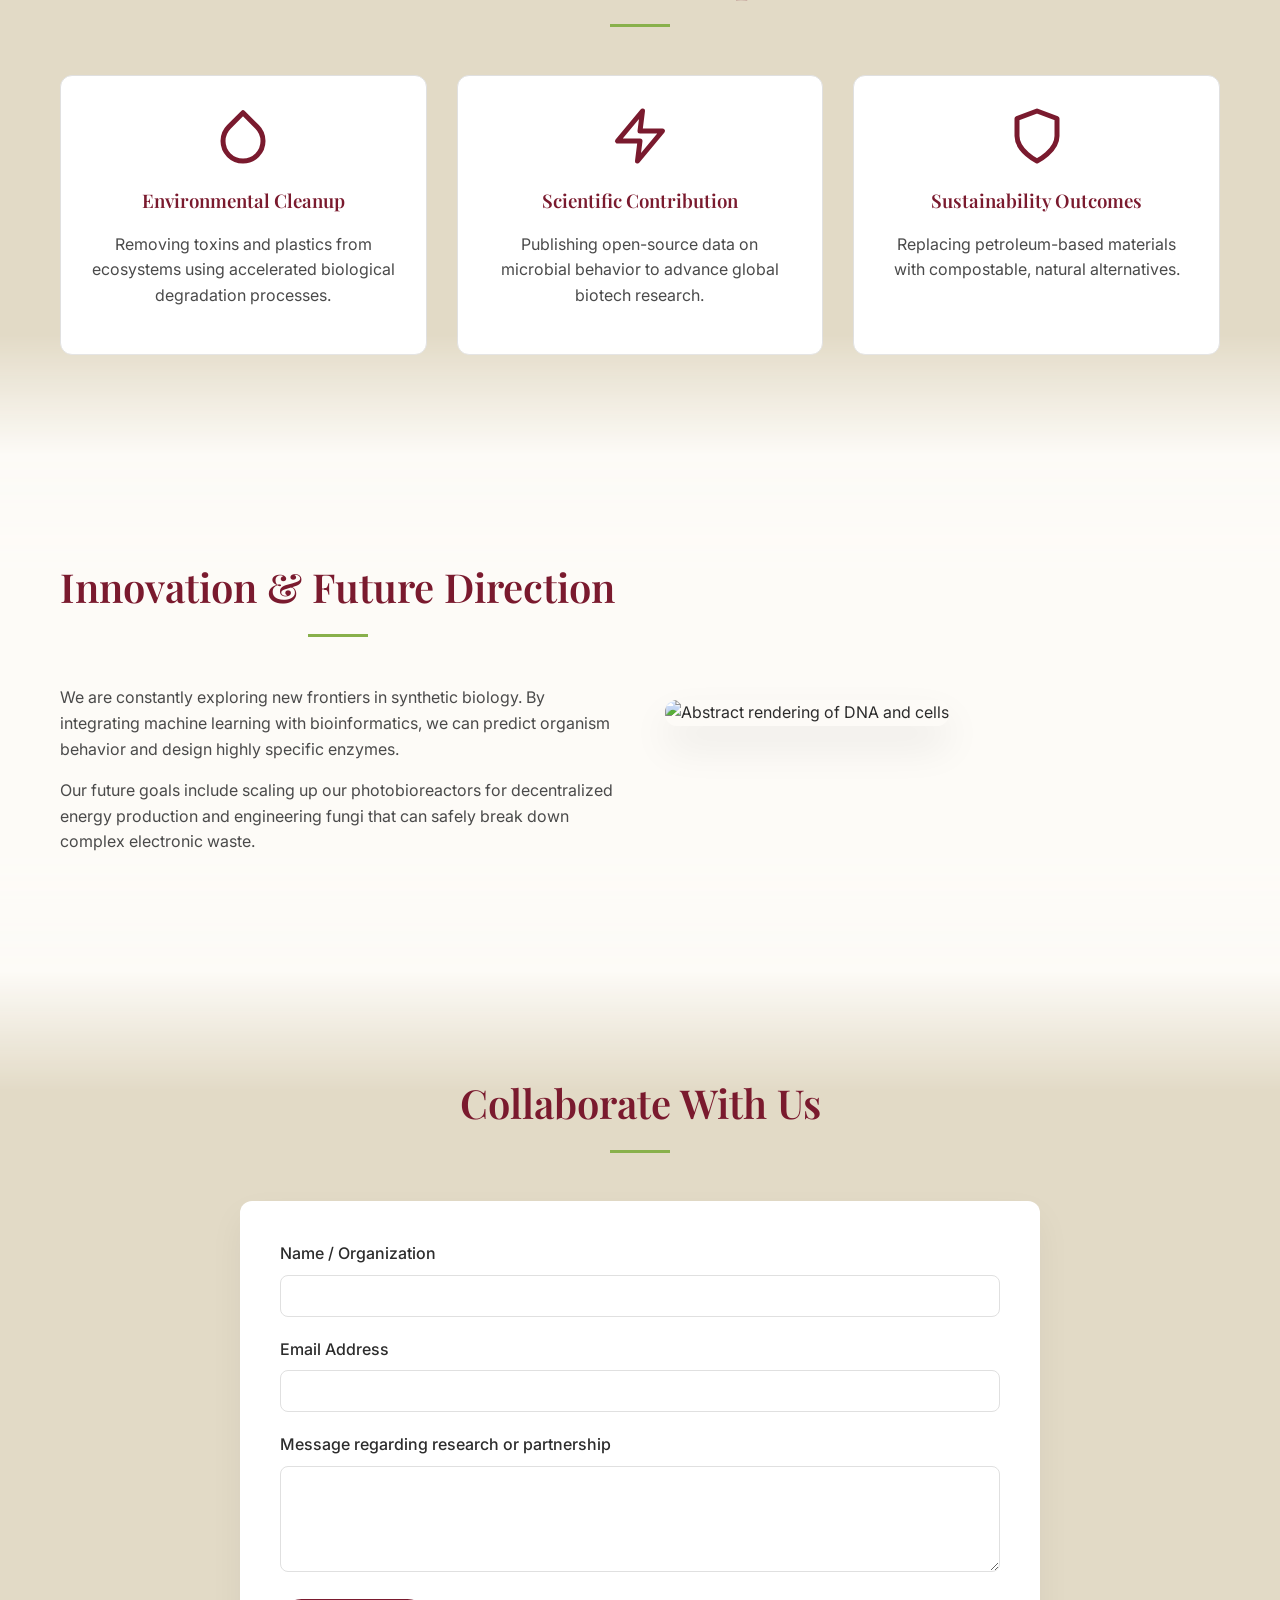
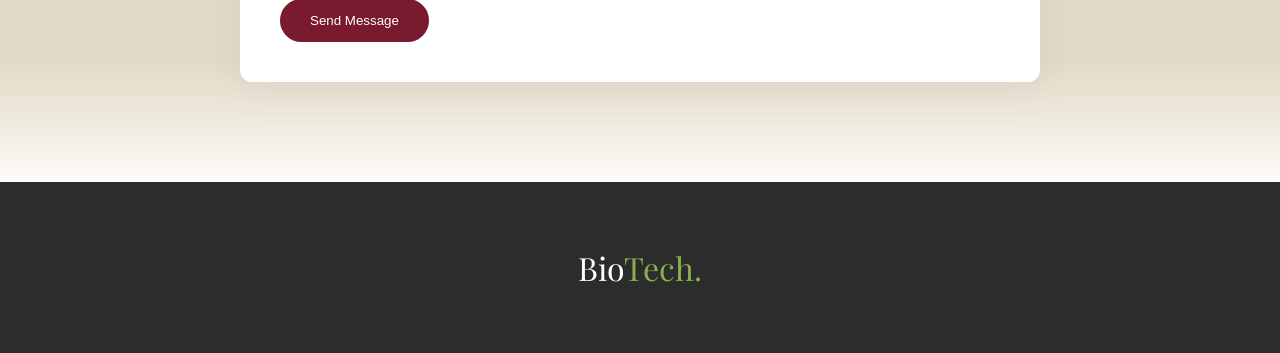
==== commit 816a1518: "index.html" ====
--- a/index.html
+++ b/index.html
@@ -256,11 +256,11 @@
     <footer>
         <div class="footer-content">
             <div class="footer-logo">Bio<span>Tech.</span></div>
-            <p>Advancing sustainable solutions through applied biotechnology.</p>
+            <!-- <p>Advancing sustainable solutions through applied biotechnology.</p>
         </div>
         <div class="footer-bottom">
             &copy; 2026 BioTech Solutions. All rights reserved.
-        </div>
+        </div>-->
     </footer>
 
     <!-- Scripts -->
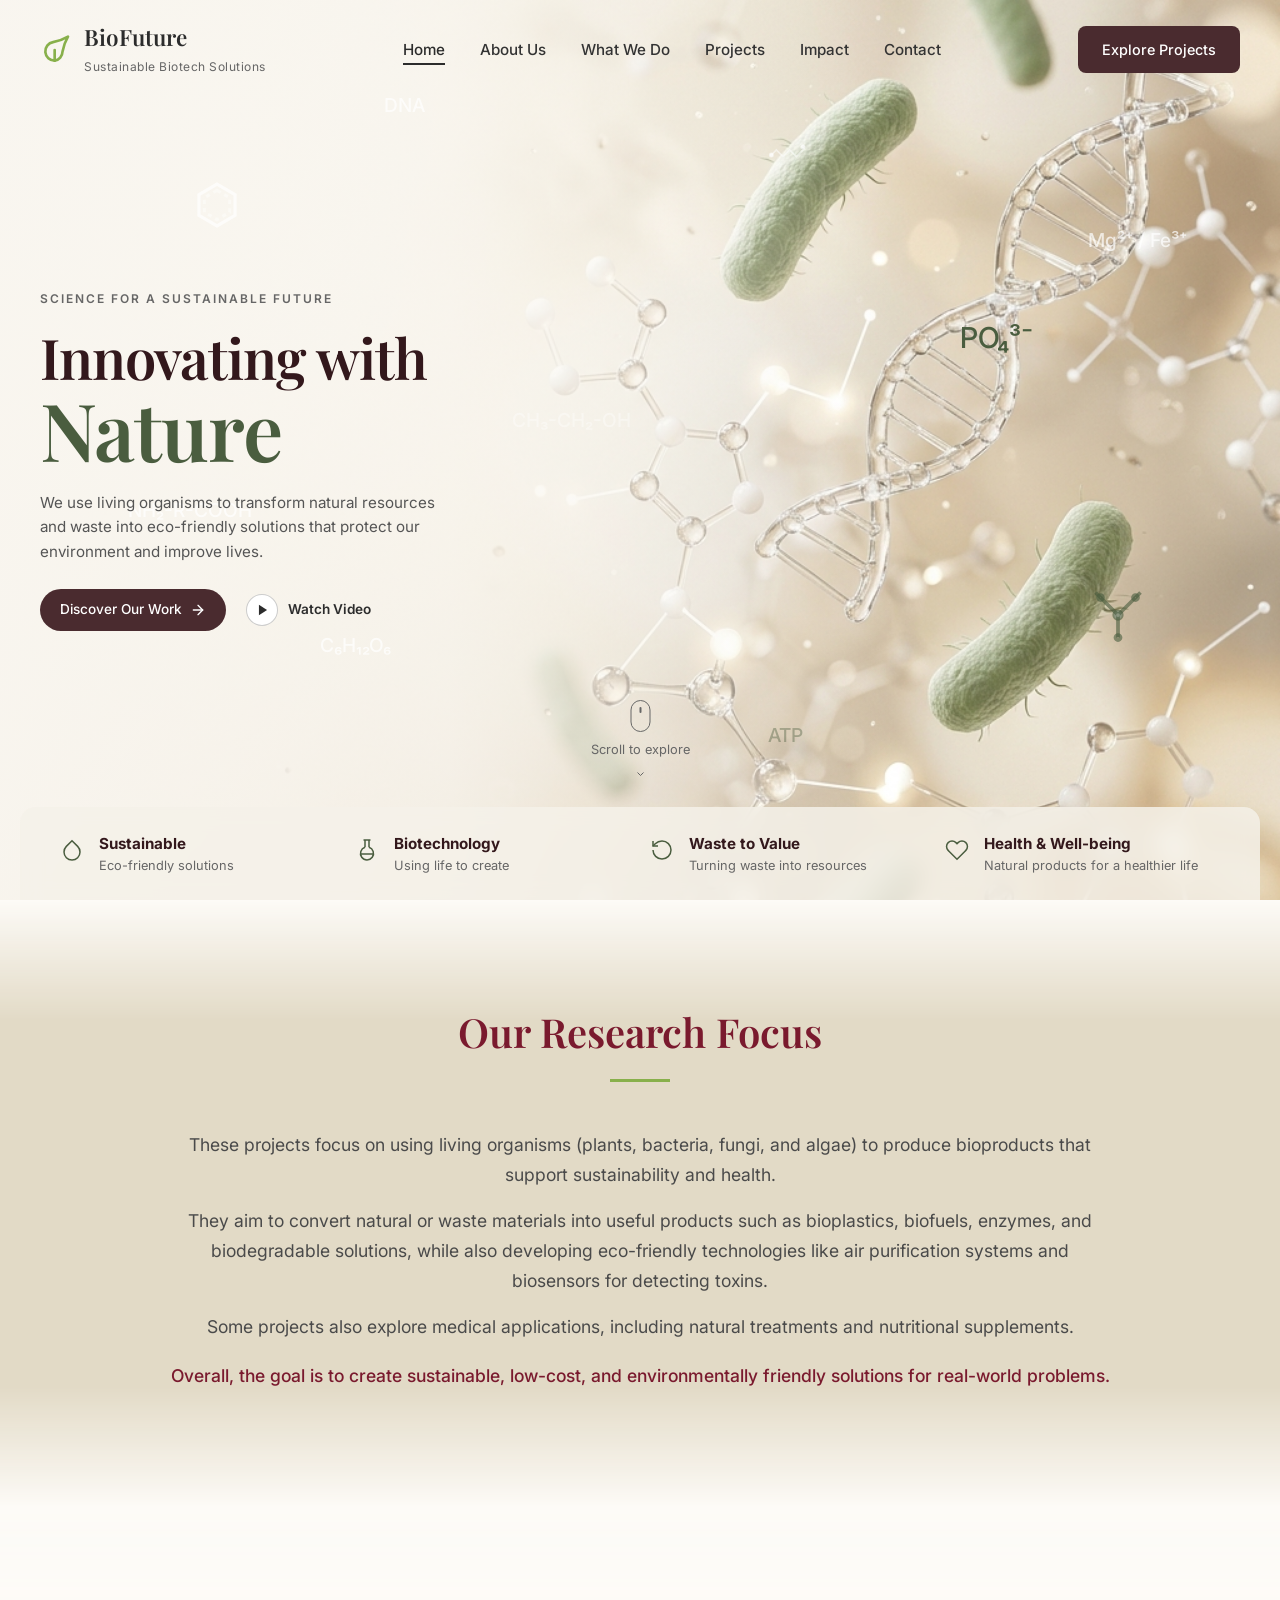
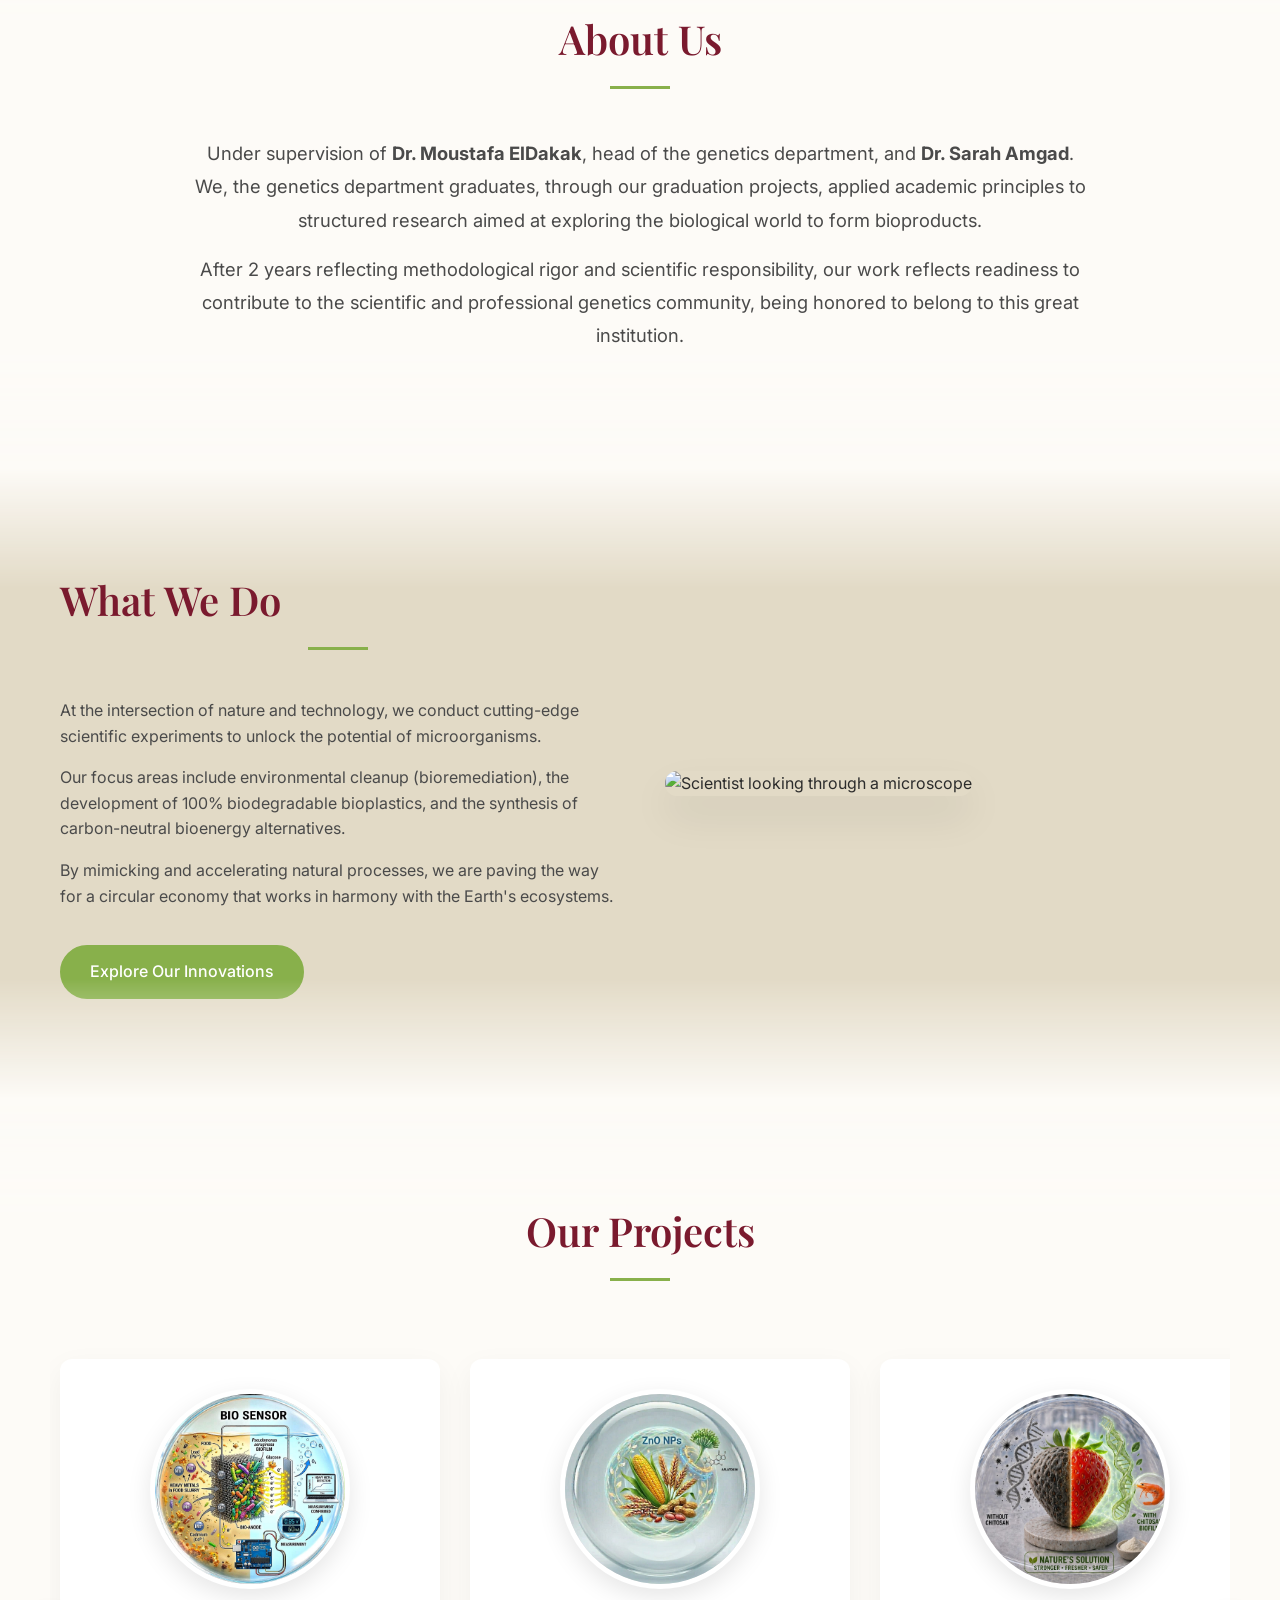
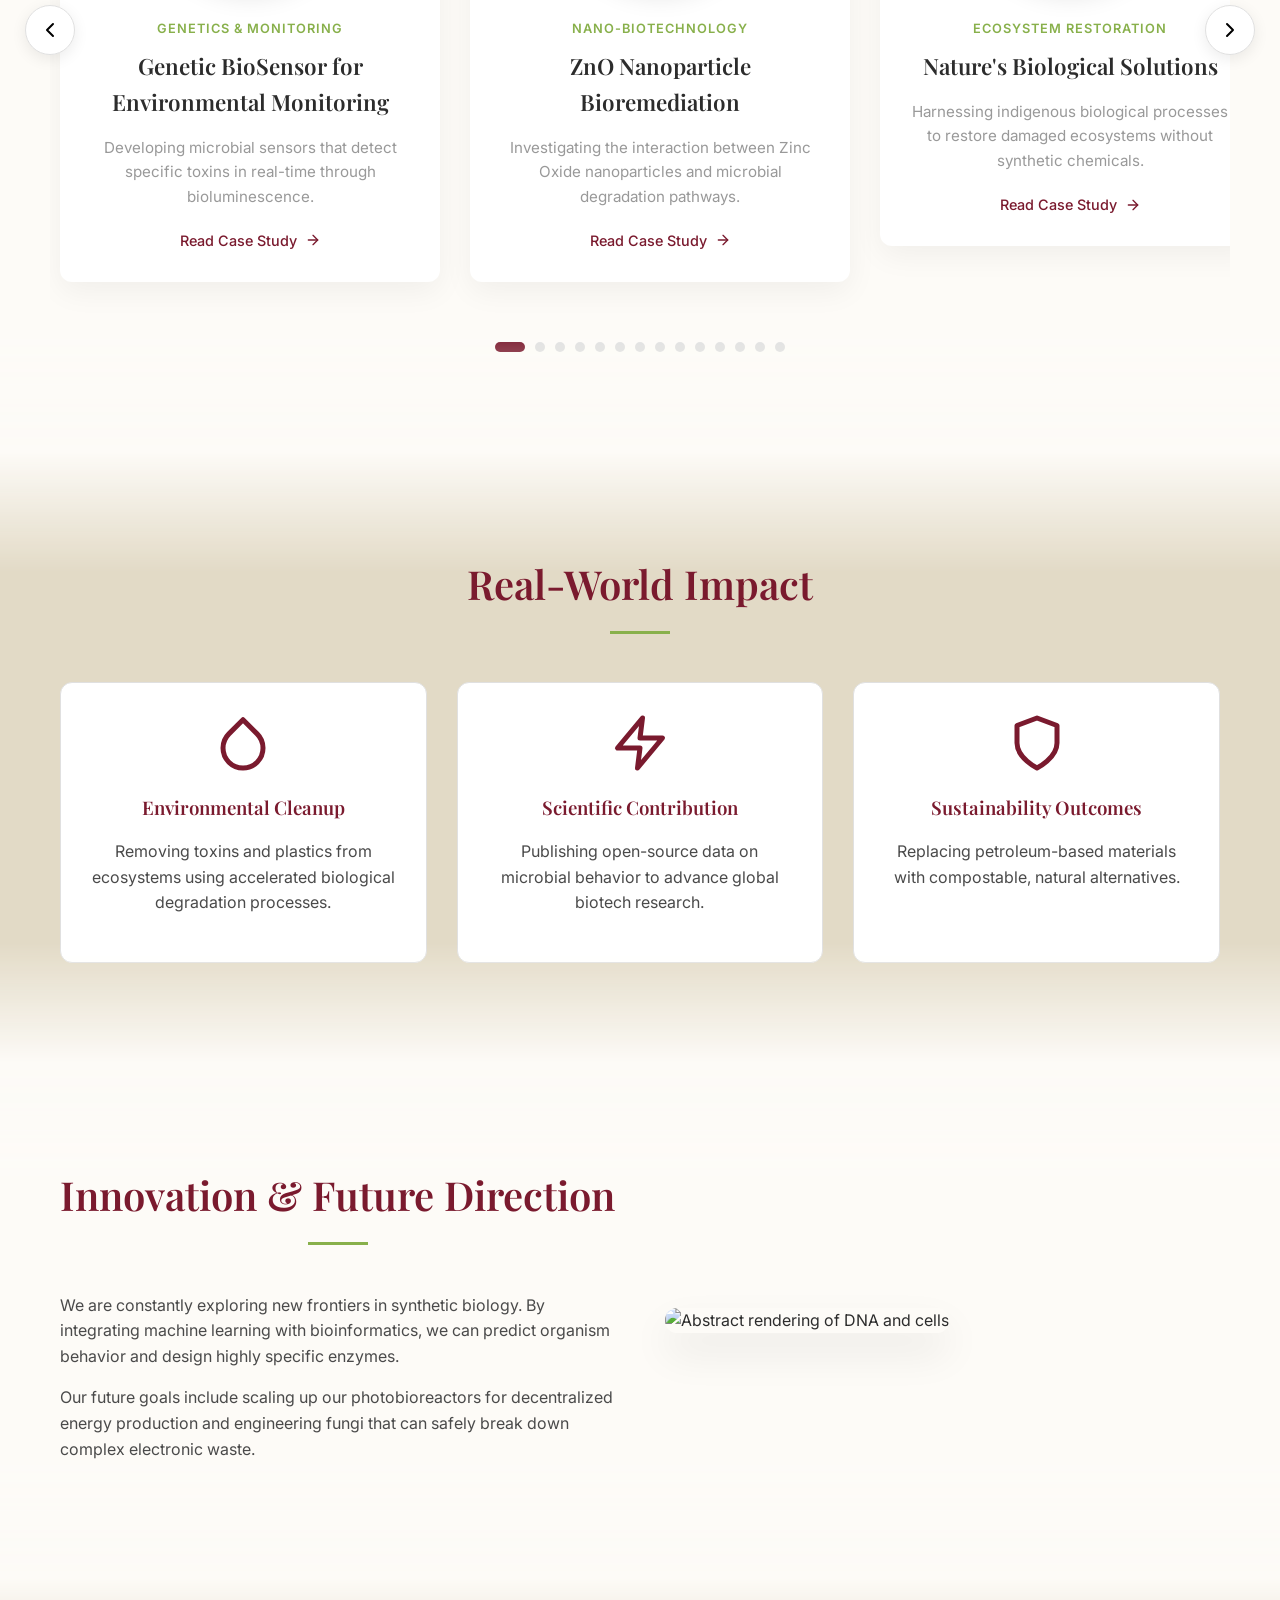
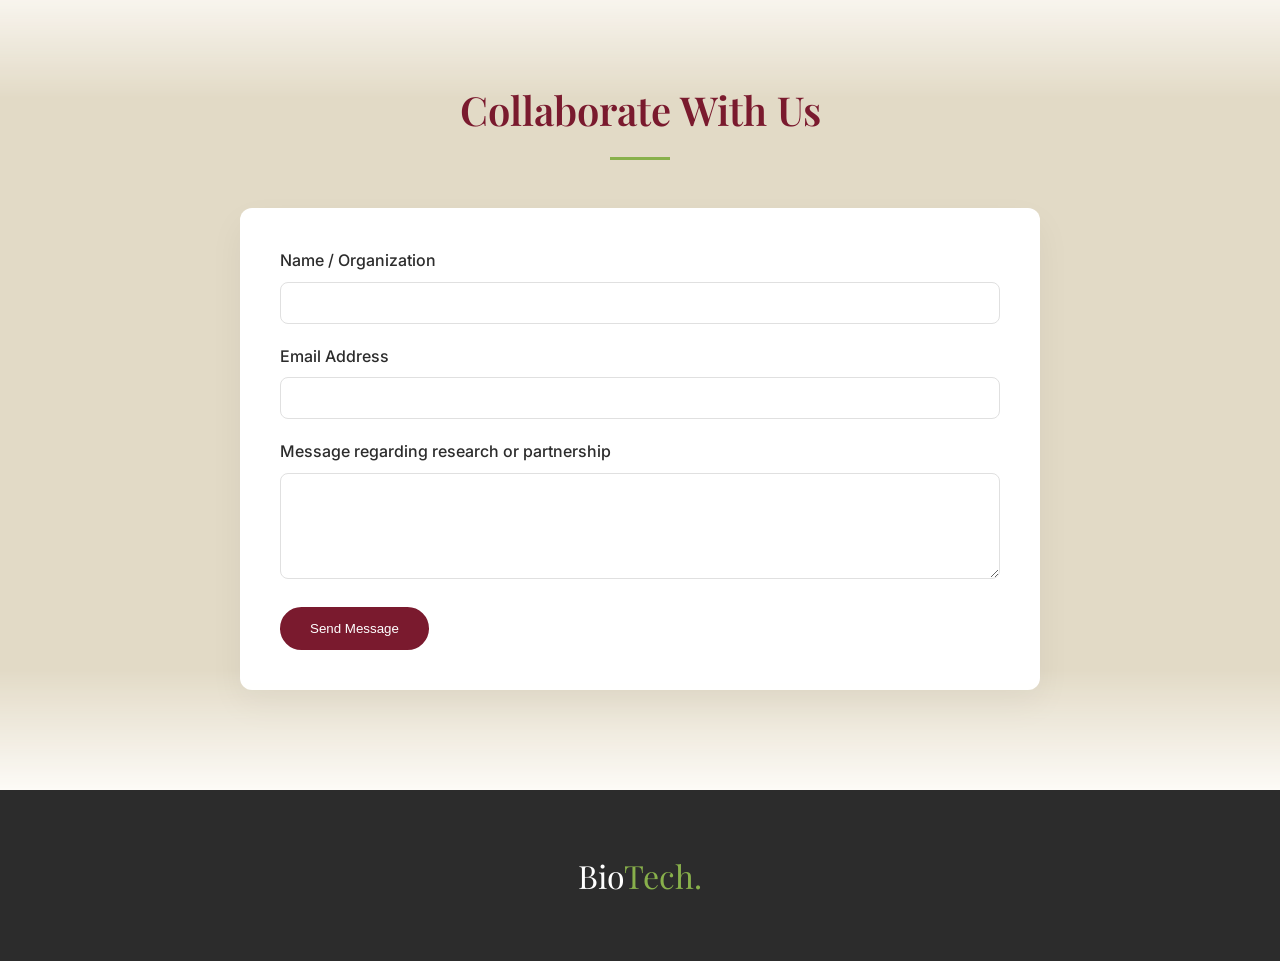
==== commit 53cb055e: "update" ====
--- a/index.html
+++ b/index.html
@@ -123,6 +123,21 @@
         </div>
     </section>
 
+    <!-- Project Focus Section -->
+    <section id="focus" class="section-bg-white">
+        <div class="container">
+            <div class="fade-in">
+                <h2 class="section-title">Our Research Focus</h2>
+                <div style="max-width: 950px; margin: 0 auto; text-align: center; font-size: 1.1rem; line-height: 1.7; color: var(--text-dark);">
+                    <p>These projects focus on using living organisms (plants, bacteria, fungi, and algae) to produce bioproducts that support sustainability and health.</p>
+                    <p>They aim to convert natural or waste materials into useful products such as bioplastics, biofuels, enzymes, and biodegradable solutions, while also developing eco-friendly technologies like air purification systems and biosensors for detecting toxins.</p>
+                    <p>Some projects also explore medical applications, including natural treatments and nutritional supplements.</p>
+                    <p style="font-weight: 500; color: var(--accent-main); margin-top: 20px;">Overall, the goal is to create sustainable, low-cost, and environmentally friendly solutions for real-world problems.</p>
+                </div>
+            </div>
+        </div>
+    </section>
+
     <!-- About Us Section -->
     <section id="about-us">
         <div class="container">
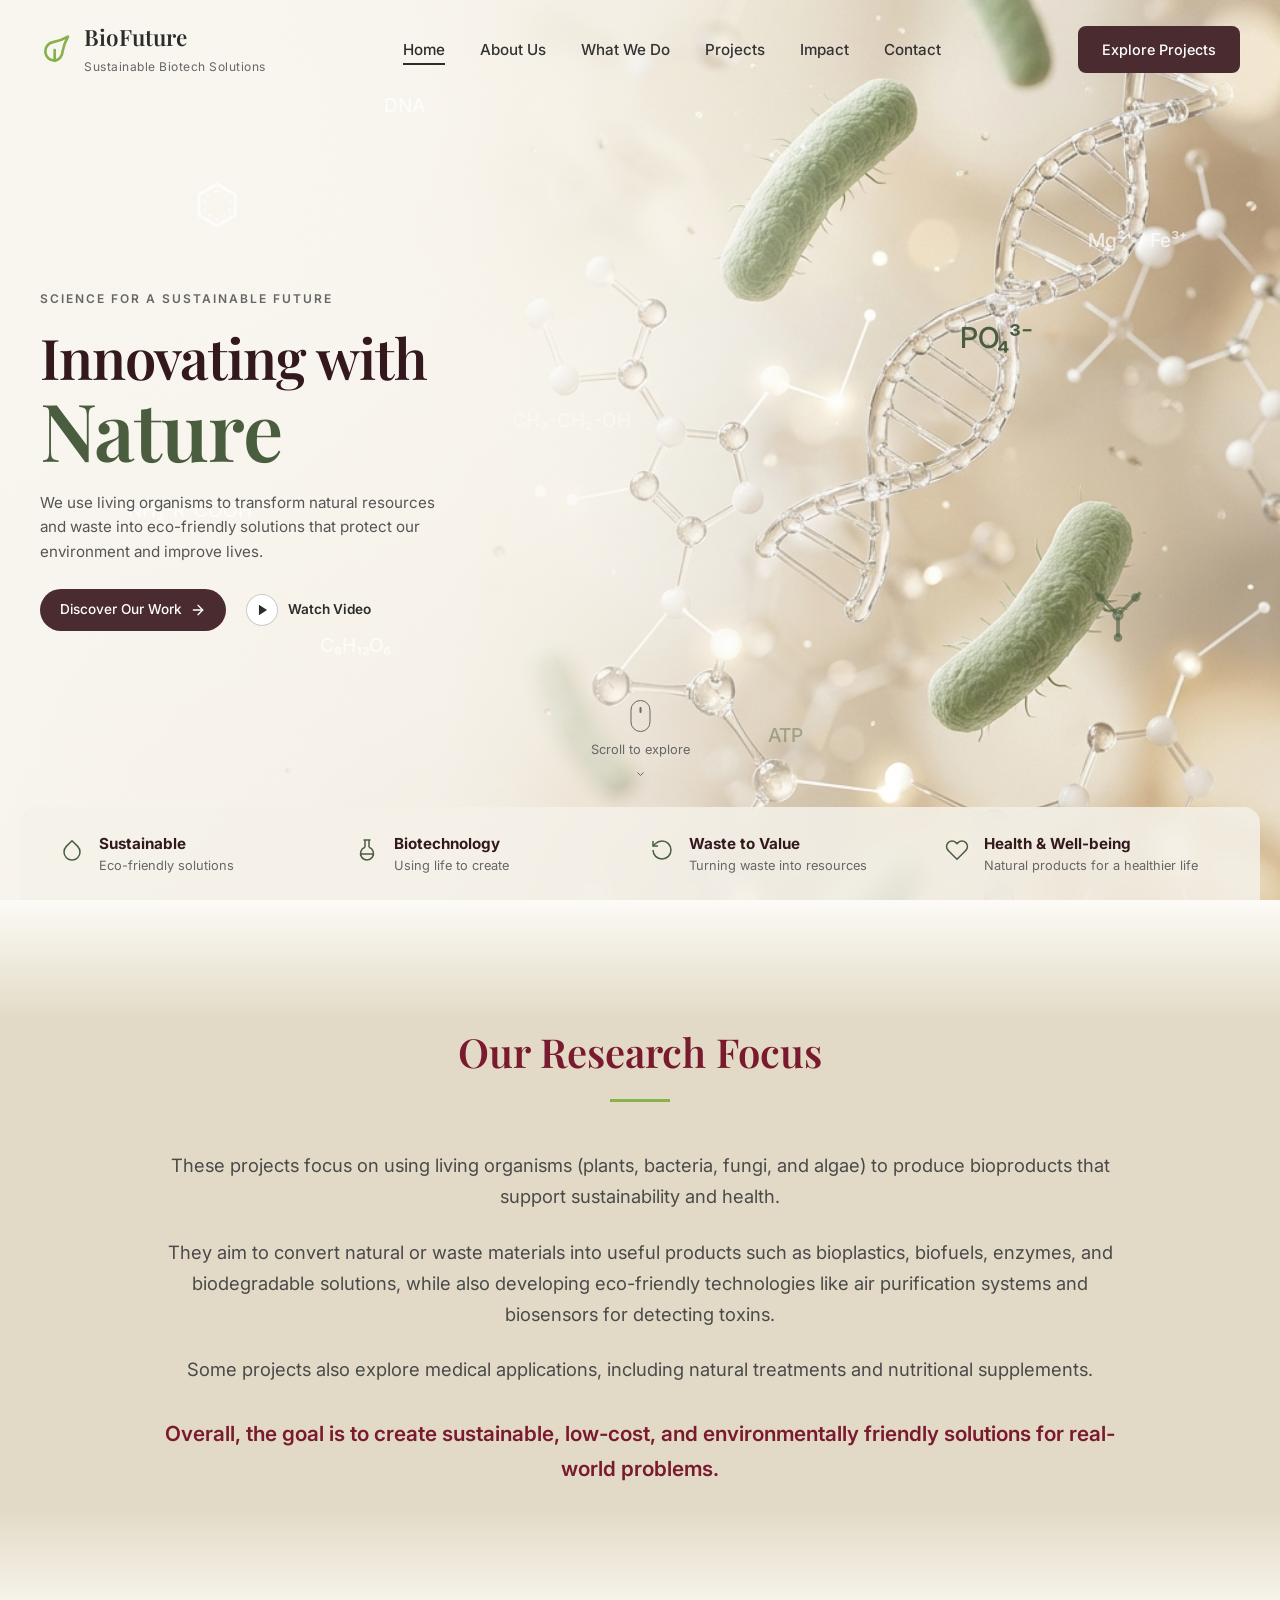
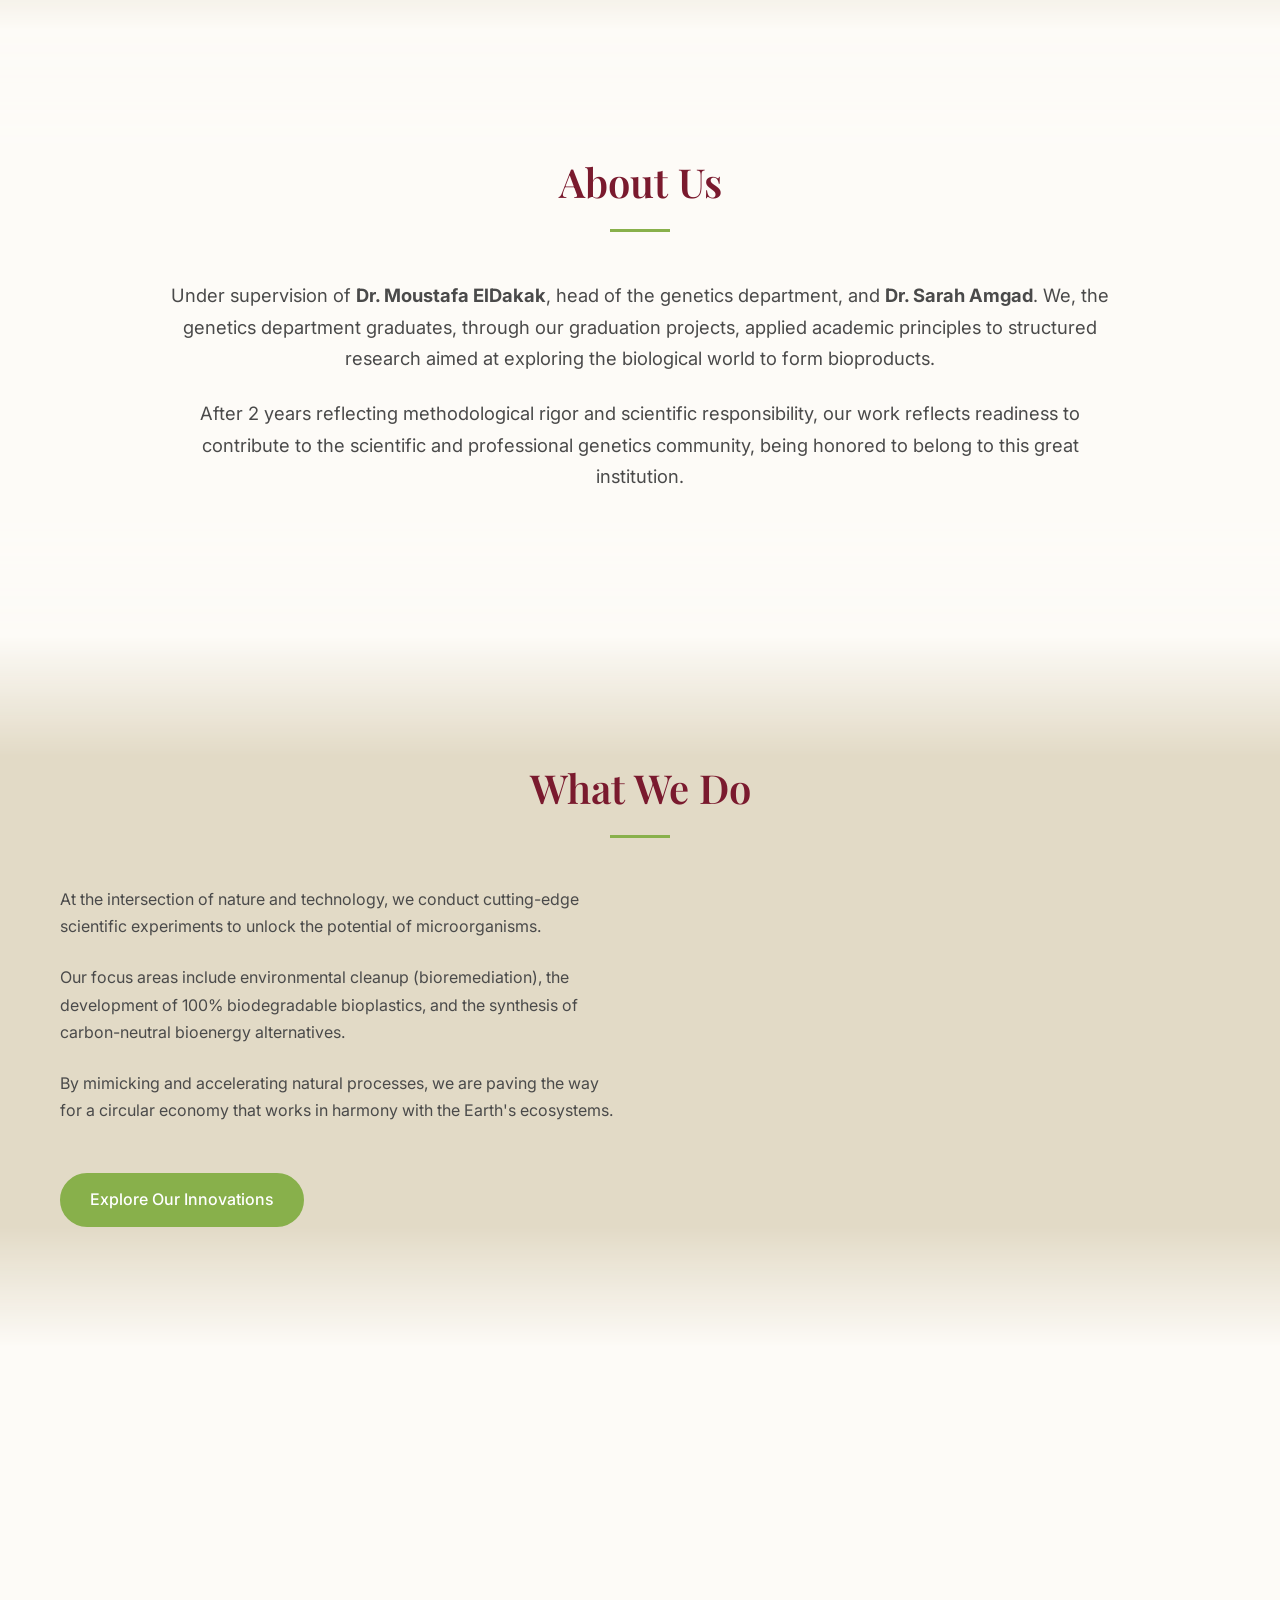
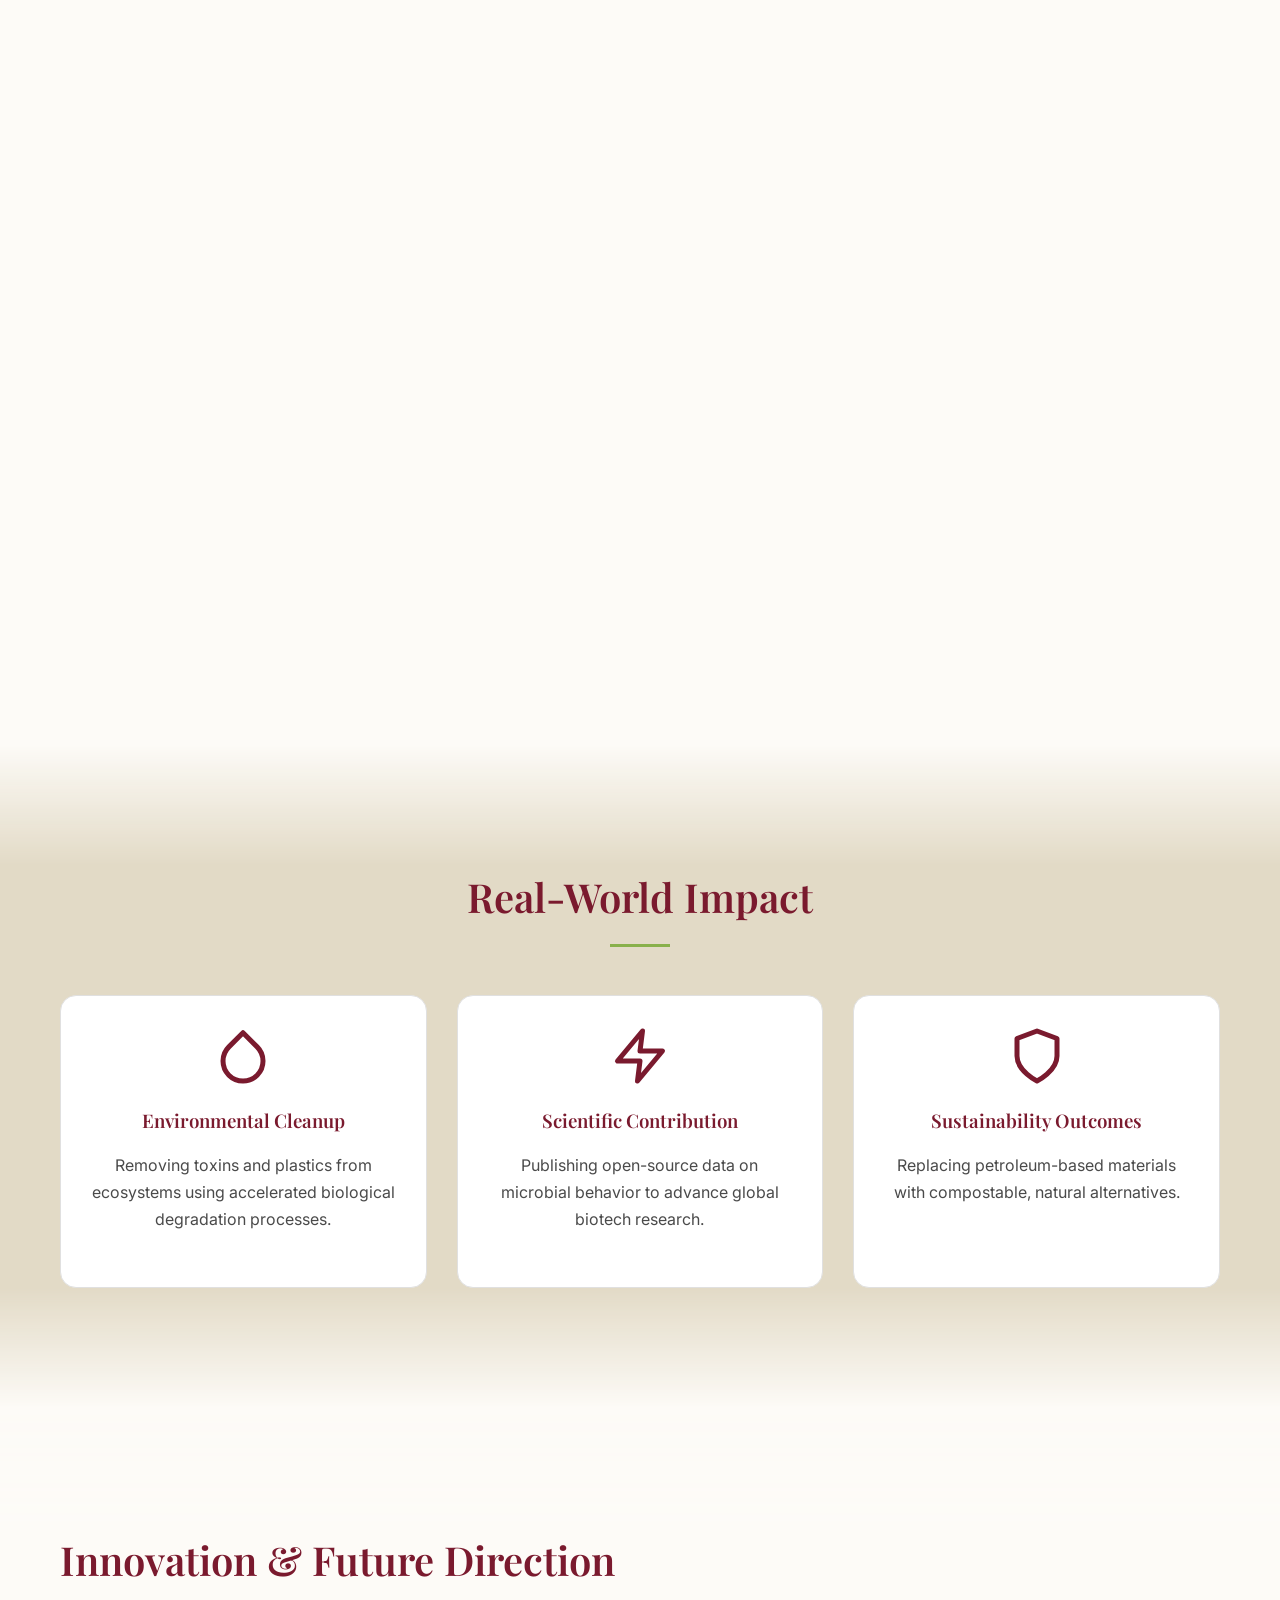
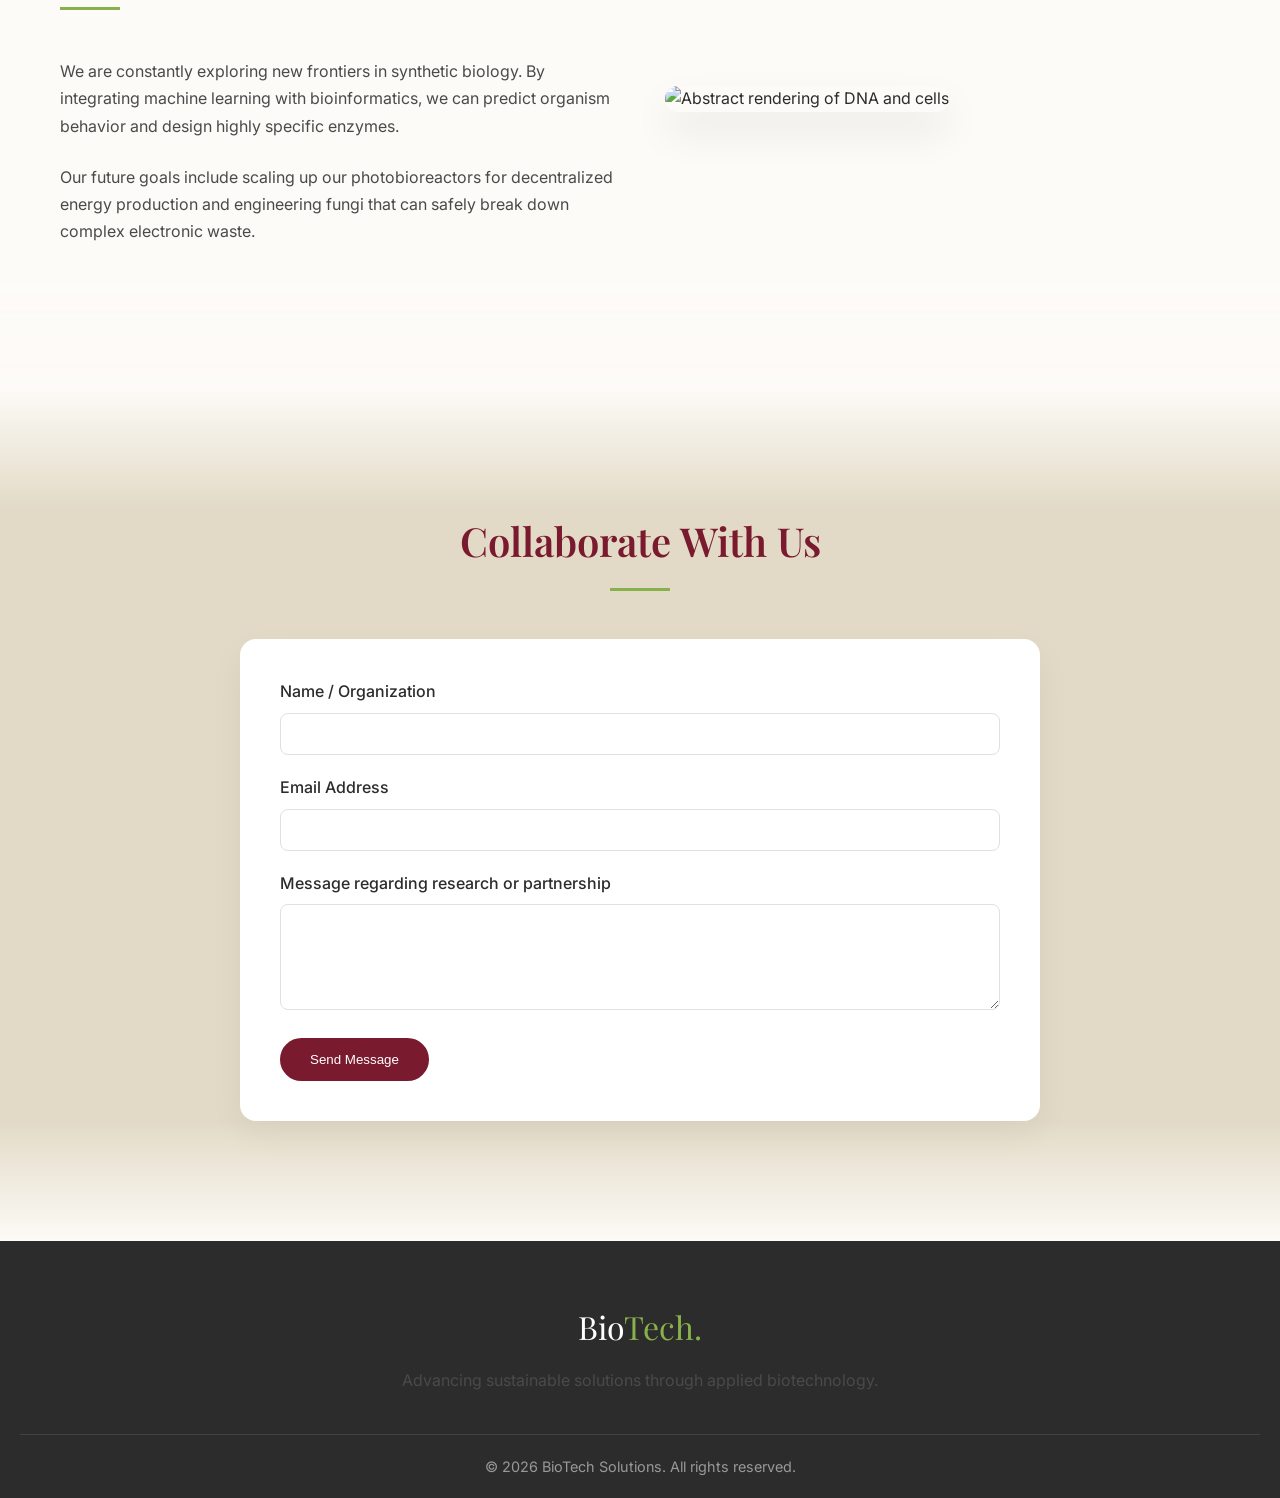
==== commit f618dacc: "change title" ====
--- a/index.html
+++ b/index.html
@@ -1,19 +1,23 @@
 <!DOCTYPE html>
 <html lang="en">
+
 <head>
     <meta charset="UTF-8">
     <meta name="viewport" content="width=device-width, initial-scale=1.0">
     <title>BioTech Solutions | Sustainable Future</title>
-    <meta name="description" content="A modern platform presenting research, experiments, and real-world bio-based solutions for a sustainable future.">
+    <meta name="description"
+        content="A modern platform presenting research, experiments, and real-world bio-based solutions for a sustainable future.">
     <link rel="stylesheet" href="css/style.css">
 </head>
+
 <body>
 
     <!-- Navigation -->
     <nav class="navbar" id="navbar">
         <div class="nav-container">
             <a href="index.html" class="logo">
-                <svg width="24" height="24" viewBox="0 0 24 24" fill="none" stroke="var(--accent-eco)" stroke-width="2" stroke-linecap="round" stroke-linejoin="round" class="logo-icon">
+                <svg width="24" height="24" viewBox="0 0 24 24" fill="none" stroke="var(--accent-eco)" stroke-width="2"
+                    stroke-linecap="round" stroke-linejoin="round" class="logo-icon">
                     <path d="M11 20A7 7 0 0 1 9.8 6.1C15.5 5 17 4.4 21 2c-2.4 4-3 5.5-4.1 11.2A7 7 0 0 1 11 20z"></path>
                     <path d="M11 20V12"></path>
                 </svg>
@@ -29,7 +33,12 @@
             </ul>
             <a href="#projects" class="btn nav-btn">Explore Projects</a>
             <button class="mobile-menu-btn" id="mobileMenuBtn">
-                <svg xmlns="http://www.w3.org/2000/svg" width="24" height="24" viewBox="0 0 24 24" fill="none" stroke="currentColor" stroke-width="2" stroke-linecap="round" stroke-linejoin="round"><line x1="3" y1="12" x2="21" y2="12"></line><line x1="3" y1="6" x2="21" y2="6"></line><line x1="3" y1="18" x2="21" y2="18"></line></svg>
+                <svg xmlns="http://www.w3.org/2000/svg" width="24" height="24" viewBox="0 0 24 24" fill="none"
+                    stroke="currentColor" stroke-width="2" stroke-linecap="round" stroke-linejoin="round">
+                    <line x1="3" y1="12" x2="21" y2="12"></line>
+                    <line x1="3" y1="6" x2="21" y2="6"></line>
+                    <line x1="3" y1="18" x2="21" y2="18"></line>
+                </svg>
             </button>
         </div>
     </nav>
@@ -37,30 +46,36 @@
     <!-- Hero Section -->
     <section id="home" class="hero">
         <div class="hero-bg-image"></div>
-        
+
         <!-- Animated Floating Elements -->
         <div class="floating-elements">
             <!-- Benzene Ring / Organic Structure -->
             <div class="molecule m1">
-                <svg width="50" height="50" viewBox="0 0 24 24" fill="none" stroke="rgba(255,255,255,0.7)" stroke-width="1.5">
-                    <path d="M12 2l8.66 5v10L12 22l-8.66-5V7L12 2z"/>
-                    <path d="M12 5l6.06 3.5v7L12 19l-6.06-3.5v-7L12 5z" stroke-dasharray="2 2" opacity="0.5"/>
+                <svg width="50" height="50" viewBox="0 0 24 24" fill="none" stroke="rgba(255,255,255,0.7)"
+                    stroke-width="1.5">
+                    <path d="M12 2l8.66 5v10L12 22l-8.66-5V7L12 2z" />
+                    <path d="M12 5l6.06 3.5v7L12 19l-6.06-3.5v-7L12 5z" stroke-dasharray="2 2" opacity="0.5" />
                 </svg>
             </div>
             <!-- Branching Molecule -->
             <div class="molecule m2">
-                <svg width="60" height="60" viewBox="0 0 24 24" fill="none" stroke="rgba(74, 93, 63, 0.6)" stroke-width="1.5">
-                    <circle cx="12" cy="12" r="1.5" fill="currentColor"/>
-                    <path d="M12 12l7-7M12 12l-7-7M12 12v9M19 5l2-2M5 5l-2-2"/>
-                    <circle cx="19" cy="5" r="1"/><circle cx="5" cy="5" r="1"/><circle cx="12" cy="21" r="1"/>
+                <svg width="60" height="60" viewBox="0 0 24 24" fill="none" stroke="rgba(74, 93, 63, 0.6)"
+                    stroke-width="1.5">
+                    <circle cx="12" cy="12" r="1.5" fill="currentColor" />
+                    <path d="M12 12l7-7M12 12l-7-7M12 12v9M19 5l2-2M5 5l-2-2" />
+                    <circle cx="19" cy="5" r="1" />
+                    <circle cx="5" cy="5" r="1" />
+                    <circle cx="12" cy="21" r="1" />
                 </svg>
             </div>
             <div class="molecule m3">PO₄³⁻</div>
             <div class="molecule m4">C₆H₁₂O₆</div>
             <div class="molecule m5">
-                <svg width="40" height="40" viewBox="0 0 24 24" fill="none" stroke="rgba(255,255,255,0.5)" stroke-width="1">
-                    <path d="M2 12l3-3 4 4 4-4 4 4 5-5"/>
-                    <circle cx="2" cy="12" r="1" fill="currentColor"/><circle cx="21" cy="7" r="1" fill="currentColor"/>
+                <svg width="40" height="40" viewBox="0 0 24 24" fill="none" stroke="rgba(255,255,255,0.5)"
+                    stroke-width="1">
+                    <path d="M2 12l3-3 4 4 4-4 4 4 5-5" />
+                    <circle cx="2" cy="12" r="1" fill="currentColor" />
+                    <circle cx="21" cy="7" r="1" fill="currentColor" />
                 </svg>
             </div>
             <div class="molecule m6">NH₂-R-COOH</div>
@@ -74,47 +89,78 @@
             <div class="hero-content fade-in">
                 <div class="subtitle">SCIENCE FOR A SUSTAINABLE FUTURE</div>
                 <h1><span class="small-title">Innovating with</span><br><span class="highlight">Nature</span></h1>
-                <p>We use living organisms to transform natural resources and waste into eco-friendly solutions that protect our environment and improve lives.</p>
+                <p>We use living organisms to transform natural resources and waste into eco-friendly solutions that
+                    protect our environment and improve lives.</p>
                 <div class="hero-cta">
-                    <a href="#projects" class="btn btn-main">Discover Our Work <svg xmlns="http://www.w3.org/2000/svg" width="16" height="16" viewBox="0 0 24 24" fill="none" stroke="currentColor" stroke-width="2" stroke-linecap="round" stroke-linejoin="round" style="margin-left: 8px;"><line x1="5" y1="12" x2="19" y2="12"></line><polyline points="12 5 19 12 12 19"></polyline></svg></a>
+                    <a href="#projects" class="btn btn-main">Discover Our Work <svg xmlns="http://www.w3.org/2000/svg"
+                            width="16" height="16" viewBox="0 0 24 24" fill="none" stroke="currentColor"
+                            stroke-width="2" stroke-linecap="round" stroke-linejoin="round" style="margin-left: 8px;">
+                            <line x1="5" y1="12" x2="19" y2="12"></line>
+                            <polyline points="12 5 19 12 12 19"></polyline>
+                        </svg></a>
                     <a href="#" class="btn-play">
-                        <span class="play-icon"><svg xmlns="http://www.w3.org/2000/svg" width="14" height="14" viewBox="0 0 24 24" fill="currentColor" stroke="none" stroke-width="2" stroke-linecap="round" stroke-linejoin="round" style="margin-left: 2px;"><polygon points="5 3 19 12 5 21 5 3"></polygon></svg></span>
+                        <span class="play-icon"><svg xmlns="http://www.w3.org/2000/svg" width="14" height="14"
+                                viewBox="0 0 24 24" fill="currentColor" stroke="none" stroke-width="2"
+                                stroke-linecap="round" stroke-linejoin="round" style="margin-left: 2px;">
+                                <polygon points="5 3 19 12 5 21 5 3"></polygon>
+                            </svg></span>
                         Watch Video
                     </a>
                 </div>
             </div>
         </div>
-        
+
         <div class="scroll-indicator">
             <div class="mouse"></div>
             <span>Scroll to explore</span>
-            <svg width="12" height="12" viewBox="0 0 24 24" fill="none" stroke="currentColor" stroke-width="2"><polyline points="6 9 12 15 18 9"></polyline></svg>
+            <svg width="12" height="12" viewBox="0 0 24 24" fill="none" stroke="currentColor" stroke-width="2">
+                <polyline points="6 9 12 15 18 9"></polyline>
+            </svg>
         </div>
 
         <div class="hero-info-bar">
             <div class="info-item">
-                <div class="icon"><svg xmlns="http://www.w3.org/2000/svg" width="24" height="24" viewBox="0 0 24 24" fill="none" stroke="currentColor" stroke-width="1.5"><path d="M12 2.69l5.66 5.66a8 8 0 1 1-11.31 0z"></path></svg></div>
+                <div class="icon"><svg xmlns="http://www.w3.org/2000/svg" width="24" height="24" viewBox="0 0 24 24"
+                        fill="none" stroke="currentColor" stroke-width="1.5">
+                        <path d="M12 2.69l5.66 5.66a8 8 0 1 1-11.31 0z"></path>
+                    </svg></div>
                 <div class="text">
                     <strong>Sustainable</strong>
                     <p>Eco-friendly solutions</p>
                 </div>
             </div>
             <div class="info-item">
-                <div class="icon"><svg xmlns="http://www.w3.org/2000/svg" width="24" height="24" viewBox="0 0 24 24" fill="none" stroke="currentColor" stroke-width="1.5"><path d="M10 2v7.31"></path><path d="M14 9.3V1.99"></path><path d="M8.5 2h7"></path><path d="M14 9.3a6.5 6.5 0 1 1-4 0"></path><path d="M5.52 16h12.96"></path></svg></div>
+                <div class="icon"><svg xmlns="http://www.w3.org/2000/svg" width="24" height="24" viewBox="0 0 24 24"
+                        fill="none" stroke="currentColor" stroke-width="1.5">
+                        <path d="M10 2v7.31"></path>
+                        <path d="M14 9.3V1.99"></path>
+                        <path d="M8.5 2h7"></path>
+                        <path d="M14 9.3a6.5 6.5 0 1 1-4 0"></path>
+                        <path d="M5.52 16h12.96"></path>
+                    </svg></div>
                 <div class="text">
                     <strong>Biotechnology</strong>
                     <p>Using life to create</p>
                 </div>
             </div>
             <div class="info-item">
-                <div class="icon"><svg xmlns="http://www.w3.org/2000/svg" width="24" height="24" viewBox="0 0 24 24" fill="none" stroke="currentColor" stroke-width="1.5"><path d="M3 12a9 9 0 1 0 9-9 9.75 9.75 0 0 0-6.74 2.74L3 8"></path><path d="M3 3v5h5"></path></svg></div>
+                <div class="icon"><svg xmlns="http://www.w3.org/2000/svg" width="24" height="24" viewBox="0 0 24 24"
+                        fill="none" stroke="currentColor" stroke-width="1.5">
+                        <path d="M3 12a9 9 0 1 0 9-9 9.75 9.75 0 0 0-6.74 2.74L3 8"></path>
+                        <path d="M3 3v5h5"></path>
+                    </svg></div>
                 <div class="text">
                     <strong>Waste to Value</strong>
                     <p>Turning waste into resources</p>
                 </div>
             </div>
             <div class="info-item">
-                <div class="icon"><svg xmlns="http://www.w3.org/2000/svg" width="24" height="24" viewBox="0 0 24 24" fill="none" stroke="currentColor" stroke-width="1.5"><path d="M20.84 4.61a5.5 5.5 0 0 0-7.78 0L12 5.67l-1.06-1.06a5.5 5.5 0 0 0-7.78 7.78l1.06 1.06L12 21.23l7.78-7.78 1.06-1.06a5.5 5.5 0 0 0 0-7.78z"></path></svg></div>
+                <div class="icon"><svg xmlns="http://www.w3.org/2000/svg" width="24" height="24" viewBox="0 0 24 24"
+                        fill="none" stroke="currentColor" stroke-width="1.5">
+                        <path
+                            d="M20.84 4.61a5.5 5.5 0 0 0-7.78 0L12 5.67l-1.06-1.06a5.5 5.5 0 0 0-7.78 7.78l1.06 1.06L12 21.23l7.78-7.78 1.06-1.06a5.5 5.5 0 0 0 0-7.78z">
+                        </path>
+                    </svg></div>
                 <div class="text">
                     <strong>Health & Well-being</strong>
                     <p>Natural products for a healthier life</p>
@@ -128,11 +174,17 @@
         <div class="container">
             <div class="fade-in">
                 <h2 class="section-title">Our Research Focus</h2>
-                <div style="max-width: 950px; margin: 0 auto; text-align: center; font-size: 1.1rem; line-height: 1.7; color: var(--text-dark);">
-                    <p>These projects focus on using living organisms (plants, bacteria, fungi, and algae) to produce bioproducts that support sustainability and health.</p>
-                    <p>They aim to convert natural or waste materials into useful products such as bioplastics, biofuels, enzymes, and biodegradable solutions, while also developing eco-friendly technologies like air purification systems and biosensors for detecting toxins.</p>
-                    <p>Some projects also explore medical applications, including natural treatments and nutritional supplements.</p>
-                    <p style="font-weight: 500; color: var(--accent-main); margin-top: 20px;">Overall, the goal is to create sustainable, low-cost, and environmentally friendly solutions for real-world problems.</p>
+                <div class="focus-content">
+                    <p>These projects focus on using living organisms (plants, bacteria, fungi, and algae) to produce
+                        bioproducts that support sustainability and health.</p>
+                    <p>They aim to convert natural or waste materials into useful products such as bioplastics,
+                        biofuels, enzymes, and biodegradable solutions, while also developing eco-friendly technologies
+                        like air purification systems and biosensors for detecting toxins.</p>
+                    <p>Some projects also explore medical applications, including natural treatments and nutritional
+                        supplements.</p>
+                    <p class="focus-highlight">Overall, the goal is to
+                        create sustainable, low-cost, and environmentally friendly solutions for real-world problems.
+                    </p>
                 </div>
             </div>
         </div>
@@ -143,9 +195,14 @@
         <div class="container">
             <div class="fade-in">
                 <h2 class="section-title">About Us</h2>
-                <div style="max-width: 900px; margin: 0 auto; text-align: center; font-size: 1.15rem; line-height: 1.8; color: var(--text-dark);">
-                    <p>Under supervision of <strong>Dr. Moustafa ElDakak</strong>, head of the genetics department, and <strong>Dr. Sarah Amgad</strong>. We, the genetics department graduates, through our graduation projects, applied academic principles to structured research aimed at exploring the biological world to form bioproducts.</p>
-                    <p>After 2 years reflecting methodological rigor and scientific responsibility, our work reflects readiness to contribute to the scientific and professional genetics community, being honored to belong to this great institution.</p>
+                <div class="about-us-content">
+                    <p>Under supervision of <strong>Dr. Moustafa ElDakak</strong>, head of the genetics department, and
+                        <strong>Dr. Sarah Amgad</strong>. We, the genetics department graduates, through our graduation
+                        projects, applied academic principles to structured research aimed at exploring the biological
+                        world to form bioproducts.</p>
+                    <p>After 2 years reflecting methodological rigor and scientific responsibility, our work reflects
+                        readiness to contribute to the scientific and professional genetics community, being honored to
+                        belong to this great institution.</p>
                 </div>
             </div>
         </div>
@@ -154,16 +211,20 @@
     <!-- What We Do Section -->
     <section id="about" class="section-bg-white">
         <div class="container">
+            <h2 class="section-title fade-in">What We Do</h2>
             <div class="two-column">
                 <div class="content fade-in">
-                    <h2 class="section-title" style="text-align: left;">What We Do</h2>
-                    <p>At the intersection of nature and technology, we conduct cutting-edge scientific experiments to unlock the potential of microorganisms.</p>
-                    <p>Our focus areas include environmental cleanup (bioremediation), the development of 100% biodegradable bioplastics, and the synthesis of carbon-neutral bioenergy alternatives.</p>
-                    <p>By mimicking and accelerating natural processes, we are paving the way for a circular economy that works in harmony with the Earth's ecosystems.</p>
-                    <a href="#innovation" class="btn btn-eco" style="margin-top: 20px;">Explore Our Innovations</a>
+                    <p>At the intersection of nature and technology, we conduct cutting-edge scientific experiments to
+                        unlock the potential of microorganisms.</p>
+                    <p>Our focus areas include environmental cleanup (bioremediation), the development of 100%
+                        biodegradable bioplastics, and the synthesis of carbon-neutral bioenergy alternatives.</p>
+                    <p>By mimicking and accelerating natural processes, we are paving the way for a circular economy
+                        that works in harmony with the Earth's ecosystems.</p>
+                    <a href="#projects" class="btn btn-eco">Explore Our Innovations</a>
                 </div>
                 <div class="image-wrapper fade-in">
-                    <img src="https://images.unsplash.com/photo-1532094349884-543bc11b234d?auto=format&fit=crop&w=800&q=80" alt="Scientist looking through a microscope">
+                    <img src="https://images.unsplash.com/photo-1532094349884-543bc11b234d?auto=format&fit=crop&w=800&q=80"
+                        alt="Scientist looking through a microscope" loading="lazy">
                 </div>
             </div>
         </div>
@@ -173,22 +234,28 @@
     <section id="projects">
         <div class="container">
             <h2 class="section-title fade-in">Our Projects</h2>
-            
+
             <div class="projects-slider-wrapper fade-in">
                 <button class="slider-control prev-btn" id="prevBtn" aria-label="Previous Project">
-                    <svg xmlns="http://www.w3.org/2000/svg" width="24" height="24" viewBox="0 0 24 24" fill="none" stroke="currentColor" stroke-width="2" stroke-linecap="round" stroke-linejoin="round"><polyline points="15 18 9 12 15 6"></polyline></svg>
+                    <svg xmlns="http://www.w3.org/2000/svg" width="24" height="24" viewBox="0 0 24 24" fill="none"
+                        stroke="currentColor" stroke-width="2" stroke-linecap="round" stroke-linejoin="round">
+                        <polyline points="15 18 9 12 15 6"></polyline>
+                    </svg>
                 </button>
-                
+
                 <!-- Projects Container (Populated by JS) -->
                 <div class="projects-grid slider-container" id="projectsGrid">
                     <!-- Cards will be injected here -->
                 </div>
-                
+
                 <button class="slider-control next-btn" id="nextBtn" aria-label="Next Project">
-                    <svg xmlns="http://www.w3.org/2000/svg" width="24" height="24" viewBox="0 0 24 24" fill="none" stroke="currentColor" stroke-width="2" stroke-linecap="round" stroke-linejoin="round"><polyline points="9 18 15 12 9 6"></polyline></svg>
+                    <svg xmlns="http://www.w3.org/2000/svg" width="24" height="24" viewBox="0 0 24 24" fill="none"
+                        stroke="currentColor" stroke-width="2" stroke-linecap="round" stroke-linejoin="round">
+                        <polyline points="9 18 15 12 9 6"></polyline>
+                    </svg>
                 </button>
             </div>
-            
+
             <div class="slider-dots" id="sliderDots"></div>
         </div>
     </section>
@@ -197,19 +264,26 @@
     <section id="impact" class="section-bg-white">
         <div class="container">
             <h2 class="section-title fade-in">Real-World Impact</h2>
-            
+
             <div class="features-grid fade-in">
                 <div class="feature-card">
                     <div class="feature-icon">
-                        <svg xmlns="http://www.w3.org/2000/svg" width="24" height="24" viewBox="0 0 24 24" fill="none" stroke="currentColor" stroke-width="2" stroke-linecap="round" stroke-linejoin="round"><path d="M12 2.69l5.66 5.66a8 8 0 1 1-11.31 0z"></path></svg>
+                        <svg xmlns="http://www.w3.org/2000/svg" width="24" height="24" viewBox="0 0 24 24" fill="none"
+                            stroke="currentColor" stroke-width="2" stroke-linecap="round" stroke-linejoin="round">
+                            <path d="M12 2.69l5.66 5.66a8 8 0 1 1-11.31 0z"></path>
+                        </svg>
                     </div>
                     <h3>Environmental Cleanup</h3>
-                    <p>Removing toxins and plastics from ecosystems using accelerated biological degradation processes.</p>
-                </div>
-                
+                    <p>Removing toxins and plastics from ecosystems using accelerated biological degradation processes.
+                    </p>
+                </div>
+
                 <div class="feature-card">
                     <div class="feature-icon">
-                        <svg xmlns="http://www.w3.org/2000/svg" width="24" height="24" viewBox="0 0 24 24" fill="none" stroke="currentColor" stroke-width="2" stroke-linecap="round" stroke-linejoin="round"><polygon points="13 2 3 14 12 14 11 22 21 10 12 10 13 2"></polygon></svg>
+                        <svg xmlns="http://www.w3.org/2000/svg" width="24" height="24" viewBox="0 0 24 24" fill="none"
+                            stroke="currentColor" stroke-width="2" stroke-linecap="round" stroke-linejoin="round">
+                            <polygon points="13 2 3 14 12 14 11 22 21 10 12 10 13 2"></polygon>
+                        </svg>
                     </div>
                     <h3>Scientific Contribution</h3>
                     <p>Publishing open-source data on microbial behavior to advance global biotech research.</p>
@@ -217,7 +291,10 @@
 
                 <div class="feature-card">
                     <div class="feature-icon">
-                        <svg xmlns="http://www.w3.org/2000/svg" width="24" height="24" viewBox="0 0 24 24" fill="none" stroke="currentColor" stroke-width="2" stroke-linecap="round" stroke-linejoin="round"><path d="M12 22s8-4 8-10V5l-8-3-8 3v7c0 6 8 10 8 10z"></path></svg>
+                        <svg xmlns="http://www.w3.org/2000/svg" width="24" height="24" viewBox="0 0 24 24" fill="none"
+                            stroke="currentColor" stroke-width="2" stroke-linecap="round" stroke-linejoin="round">
+                            <path d="M12 22s8-4 8-10V5l-8-3-8 3v7c0 6 8 10 8 10z"></path>
+                        </svg>
                     </div>
                     <h3>Sustainability Outcomes</h3>
                     <p>Replacing petroleum-based materials with compostable, natural alternatives.</p>
@@ -231,12 +308,15 @@
         <div class="container">
             <div class="two-column reverse">
                 <div class="content fade-in">
-                    <h2 class="section-title" style="text-align: left;">Innovation & Future Direction</h2>
-                    <p>We are constantly exploring new frontiers in synthetic biology. By integrating machine learning with bioinformatics, we can predict organism behavior and design highly specific enzymes.</p>
-                    <p>Our future goals include scaling up our photobioreactors for decentralized energy production and engineering fungi that can safely break down complex electronic waste.</p>
+                    <h2 class="section-title text-left">Innovation & Future Direction</h2>
+                    <p>We are constantly exploring new frontiers in synthetic biology. By integrating machine learning
+                        with bioinformatics, we can predict organism behavior and design highly specific enzymes.</p>
+                    <p>Our future goals include scaling up our photobioreactors for decentralized energy production and
+                        engineering fungi that can safely break down complex electronic waste.</p>
                 </div>
                 <div class="image-wrapper fade-in">
-                    <img src="https://images.unsplash.com/photo-1574169208507-84376144848b?auto=format&fit=crop&w=800&q=80" alt="Abstract rendering of DNA and cells">
+                    <img src="https://images.unsplash.com/photo-1574169208507-84376144848b?auto=format&fit=crop&w=800&q=80"
+                        alt="Abstract rendering of DNA and cells" loading="lazy">
                 </div>
             </div>
         </div>
@@ -246,7 +326,7 @@
     <section id="contact" class="section-bg-white">
         <div class="container">
             <h2 class="section-title fade-in">Collaborate With Us</h2>
-            
+
             <div class="contact-container fade-in">
                 <form id="contactForm">
                     <div class="form-group">
@@ -271,11 +351,11 @@
     <footer>
         <div class="footer-content">
             <div class="footer-logo">Bio<span>Tech.</span></div>
-            <!-- <p>Advancing sustainable solutions through applied biotechnology.</p>
+            <p>Advancing sustainable solutions through applied biotechnology.</p>
         </div>
         <div class="footer-bottom">
             &copy; 2026 BioTech Solutions. All rights reserved.
-        </div>-->
+        </div>
     </footer>
 
     <!-- Scripts -->
@@ -283,4 +363,5 @@
     <script src="js/main.js"></script>
     <script src="js/project-loader.js"></script>
 </body>
-</html>
+
+</html>
--- a/css/style.css
+++ b/css/style.css
@@ -15,13 +15,18 @@
   --font-sans: 'Inter', sans-serif;
   --font-serif: 'Playfair Display', serif;
   
+  /* Adaptive Typography */
+  --fs-h1: clamp(2.5rem, 8vw, 4rem);
+  --fs-h2: clamp(1.8rem, 5vw, 2.5rem);
+  --fs-body: 1.1rem;
+  
   /* Spacing */
-  --section-padding: 100px 20px;
-  --card-border-radius: 12px;
+  --section-padding: clamp(60px, 10vw, 120px) 20px;
+  --card-border-radius: 16px;
   
   /* Transitions */
-  --transition-fast: 0.3s ease;
-  --transition-slow: 0.6s ease;
+  --transition-fast: 0.3s cubic-bezier(0.4, 0, 0.2, 1);
+  --transition-slow: 0.6s cubic-bezier(0.4, 0, 0.2, 1);
 }
 
 /* Reset & Base Styles */
@@ -51,8 +56,9 @@
 }
 
 p {
-  margin-bottom: 1rem;
+  margin-bottom: 1.5rem;
   color: #4a4a4a;
+  line-height: 1.7;
 }
 
 a {
@@ -77,6 +83,10 @@
   text-align: center;
   margin-bottom: 3rem;
   position: relative;
+}
+
+.section-title.text-left {
+  text-align: left;
 }
 
 .section-title::after {
@@ -86,6 +96,10 @@
   height: 3px;
   background-color: var(--accent-eco);
   margin: 15px auto 0;
+}
+
+.section-title.text-left::after {
+  margin: 15px 0 0;
 }
 
 /* Buttons */
@@ -104,6 +118,8 @@
 .btn:hover {
   background-color: transparent;
   color: var(--accent-main);
+  transform: translateY(-2px);
+  box-shadow: 0 5px 15px rgba(122, 26, 46, 0.2);
 }
 
 .btn-eco {
@@ -787,9 +803,13 @@
 }
 
 /* Project Details Page */
+body.project-page {
+  background-color: #e6d9c7;
+}
+
 .project-header {
   padding: 150px 20px 80px;
-  background-color: var(--bg-main);
+  background-color: transparent;
   text-align: center;
 }
 
@@ -802,16 +822,53 @@
   display: inline-block;
 }
 
+.project-header .container {
+  display: flex;
+  flex-direction: column;
+  align-items: center;
+  text-align: center;
+}
+
+.project-header-icon {
+  width: 100px;
+  height: 100px;
+  border-radius: 50%;
+  overflow: hidden;
+  border: 4px solid var(--white);
+  box-shadow: 0 10px 25px rgba(0,0,0,0.1);
+  background-color: var(--gray-light);
+  margin-bottom: 30px;
+}
+
+.project-header-icon img {
+  width: 100%;
+  height: 100%;
+  object-fit: cover;
+}
+
+.project-header #projectCategory {
+  margin-bottom: 15px;
+}
+
+.project-header #projectShortDesc {
+  font-size: 1.25rem;
+  color: #666;
+  max-width: 800px;
+  margin: 0 auto;
+  line-height: 1.6;
+}
+
 .project-header h1 {
-  font-size: 3.5rem;
+  font-size: var(--fs-h1);
   max-width: 900px;
   margin: 0 auto 20px;
+  line-height: 1.1;
 }
 
 .project-body {
-  max-width: 800px;
+  max-width: 900px;
   margin: 0 auto;
-  padding: 60px 20px;
+  padding: clamp(40px, 8vw, 80px) 20px;
 }
 
 .content-block {
@@ -819,14 +876,18 @@
 }
 
 .content-block h2 {
-  font-size: 2rem;
+  font-size: var(--fs-h2);
   border-bottom: 1px solid var(--gray-light);
   padding-bottom: 15px;
-  margin-bottom: 20px;
+  margin-bottom: 25px;
+  display: flex;
+  align-items: center;
+  gap: 15px;
 }
 
 .content-block p {
-  font-size: 1.1rem;
+  font-size: var(--fs-body);
+  color: #555;
 }
 
 .project-gallery {
@@ -843,15 +904,153 @@
   object-fit: cover;
 }
 
+.header-actions {
+  display: flex;
+  justify-content: center;
+  align-items: center;
+  gap: 15px;
+  flex-wrap: wrap;
+}
+
+.report-actions-grid {
+  display: grid;
+  grid-template-columns: 1fr 1fr;
+  gap: 25px;
+  margin-top: 10px;
+}
+
+.report-card {
+  background: var(--white);
+  border-radius: var(--card-border-radius);
+  padding: 30px 25px;
+  display: flex;
+  flex-direction: column;
+  align-items: flex-start;
+  gap: 20px;
+  box-shadow: 0 8px 25px rgba(0,0,0,0.06);
+  border: 1px solid rgba(0,0,0,0.06);
+  transition: var(--transition-fast);
+}
+
+.report-card:hover {
+  transform: translateY(-4px);
+  box-shadow: 0 15px 40px rgba(0,0,0,0.1);
+}
+
+.report-icon {
+  width: 60px;
+  height: 60px;
+  background-color: rgba(122, 26, 46, 0.08);
+  border-radius: 12px;
+  display: flex;
+  align-items: center;
+  justify-content: center;
+  flex-shrink: 0;
+}
+
+.report-icon.eco-icon {
+  background-color: rgba(136, 176, 75, 0.1);
+}
+
+.report-content {
+  width: 100%;
+}
+
+.report-content h4 {
+  font-size: 1.25rem;
+  color: var(--text-dark);
+  margin-bottom: 8px;
+}
+
+.report-content p {
+  font-size: 0.9rem;
+  color: #888;
+  margin-bottom: 0;
+  line-height: 1.5;
+}
+
+@media (max-width: 600px) {
+  .report-actions-grid {
+    grid-template-columns: 1fr;
+  }
+}
+.video-container {
+  position: relative;
+  padding-bottom: 56.25%; /* 16:9 Aspect Ratio */
+  height: 0;
+  overflow: hidden;
+  border-radius: var(--card-border-radius);
+  box-shadow: 0 15px 45px rgba(0,0,0,0.1);
+  margin: 30px 0;
+  background: #000;
+}
+
+.video-container iframe {
+  position: absolute;
+  top: 0;
+  left: 0;
+  width: 100%;
+  height: 100%;
+  border: none;
+}
+
+.pdf-viewer {
+  width: 100%;
+  height: 700px;
+  border-radius: var(--card-border-radius);
+  overflow: hidden;
+  border: 1px solid var(--gray-light);
+  margin-bottom: 30px;
+  box-shadow: 0 10px 30px rgba(0,0,0,0.05);
+}
+
+.pdf-viewer iframe {
+  border: none;
+}
+
 .pdf-download {
   display: flex;
   align-items: center;
-  gap: 15px;
+  gap: 30px;
+  padding: 30px;
+  background-color: #F9F6F0; /* Soft beige */
+  border: 2px dashed var(--accent-main);
+  border-radius: var(--card-border-radius);
+  transition: var(--transition-fast);
+}
+
+.pdf-download:hover {
+  background-color: #F3EEE4;
+  border-style: solid;
+}
+
+.pdf-icon-wrapper {
+  background: var(--white);
   padding: 20px;
-  background-color: var(--white);
-  border: 1px solid var(--gray-light);
-  border-radius: var(--card-border-radius);
-  margin-top: 40px;
+  border-radius: 12px;
+  box-shadow: 0 5px 15px rgba(0,0,0,0.05);
+  display: flex;
+  align-items: center;
+  justify-content: center;
+}
+
+.pdf-info h4 {
+  margin-bottom: 8px;
+  color: var(--accent-main);
+  font-size: 1.3rem;
+}
+
+.pdf-info p {
+  font-size: 0.95rem;
+  margin-bottom: 20px;
+  color: #777;
+}
+
+.media-note {
+  font-style: italic;
+  font-size: 0.9rem;
+  color: #888;
+  margin-bottom: 25px;
 }
 
 /* Utilities */
@@ -927,6 +1126,25 @@
   }
 }
 
+/* Home Page Specific Helper Classes */
+.focus-content, .about-us-content {
+  max-width: 950px;
+  margin: 0 auto;
+  text-align: center;
+  font-size: 1.15rem;
+}
+
+.focus-highlight {
+  font-weight: 600;
+  color: var(--accent-main);
+  margin-top: 30px;
+  font-size: 1.3rem;
+}
+
+.btn-eco {
+  margin-top: 25px;
+}
+
 @media (max-width: 992px) {
   .hero h1 { font-size: 3.5rem; }
   .two-column { grid-template-columns: 1fr; }
@@ -958,19 +1176,19 @@
   }
   
   .hero {
-    position: -webkit-sticky;
-    position: sticky; /* Re-enable sticky for reveal effect */
-    top: 0;
-    z-index: 1;
-    padding-bottom: 120px;
-    padding-top: 80px;
-    min-height: 100vh;
-    background-color: var(--white); /* Ensure background is solid */
+    position: relative; /* Disable sticky for normal scroll */
+    z-index: 10;
+    padding-bottom: 60px;
+    padding-top: 100px;
+    min-height: auto;
+    background-color: var(--white);
   }
 
   section:not(.hero) {
     position: relative;
     z-index: 10;
+    mask-image: none !important; /* Remove fade on mobile for better performance and clear scrolling */
+    -webkit-mask-image: none !important;
   }
   
   .hero h1 { font-size: 2.5rem; }
@@ -999,8 +1217,34 @@
     display: none; /* Hide scroll indicator on mobile to save space */
   }
 
-  .project-header h1 { font-size: 2.5rem; }
+  .project-header h1 { font-size: 2.8rem; }
   .project-gallery { grid-template-columns: 1fr; }
+  
+  /* PDF Viewer adjustment for mobile */
+  .pdf-viewer {
+    height: 400px !important;
+  }
+  
+  .content-block {
+    margin-bottom: 40px;
+  }
+  
+  .btn {
+    width: 100%;
+    text-align: center;
+    padding: 16px 28px; /* Larger touch area */
+  }
+}
+
+@media (max-width: 480px) {
+  .project-header h1 { font-size: 2.2rem; }
+  .pdf-viewer {
+    display: none; /* Hide on very small screens */
+  }
+  .pdf-download {
+    flex-direction: column;
+    text-align: center;
+  }
 }
 
 /* Floating Elements Animation */
